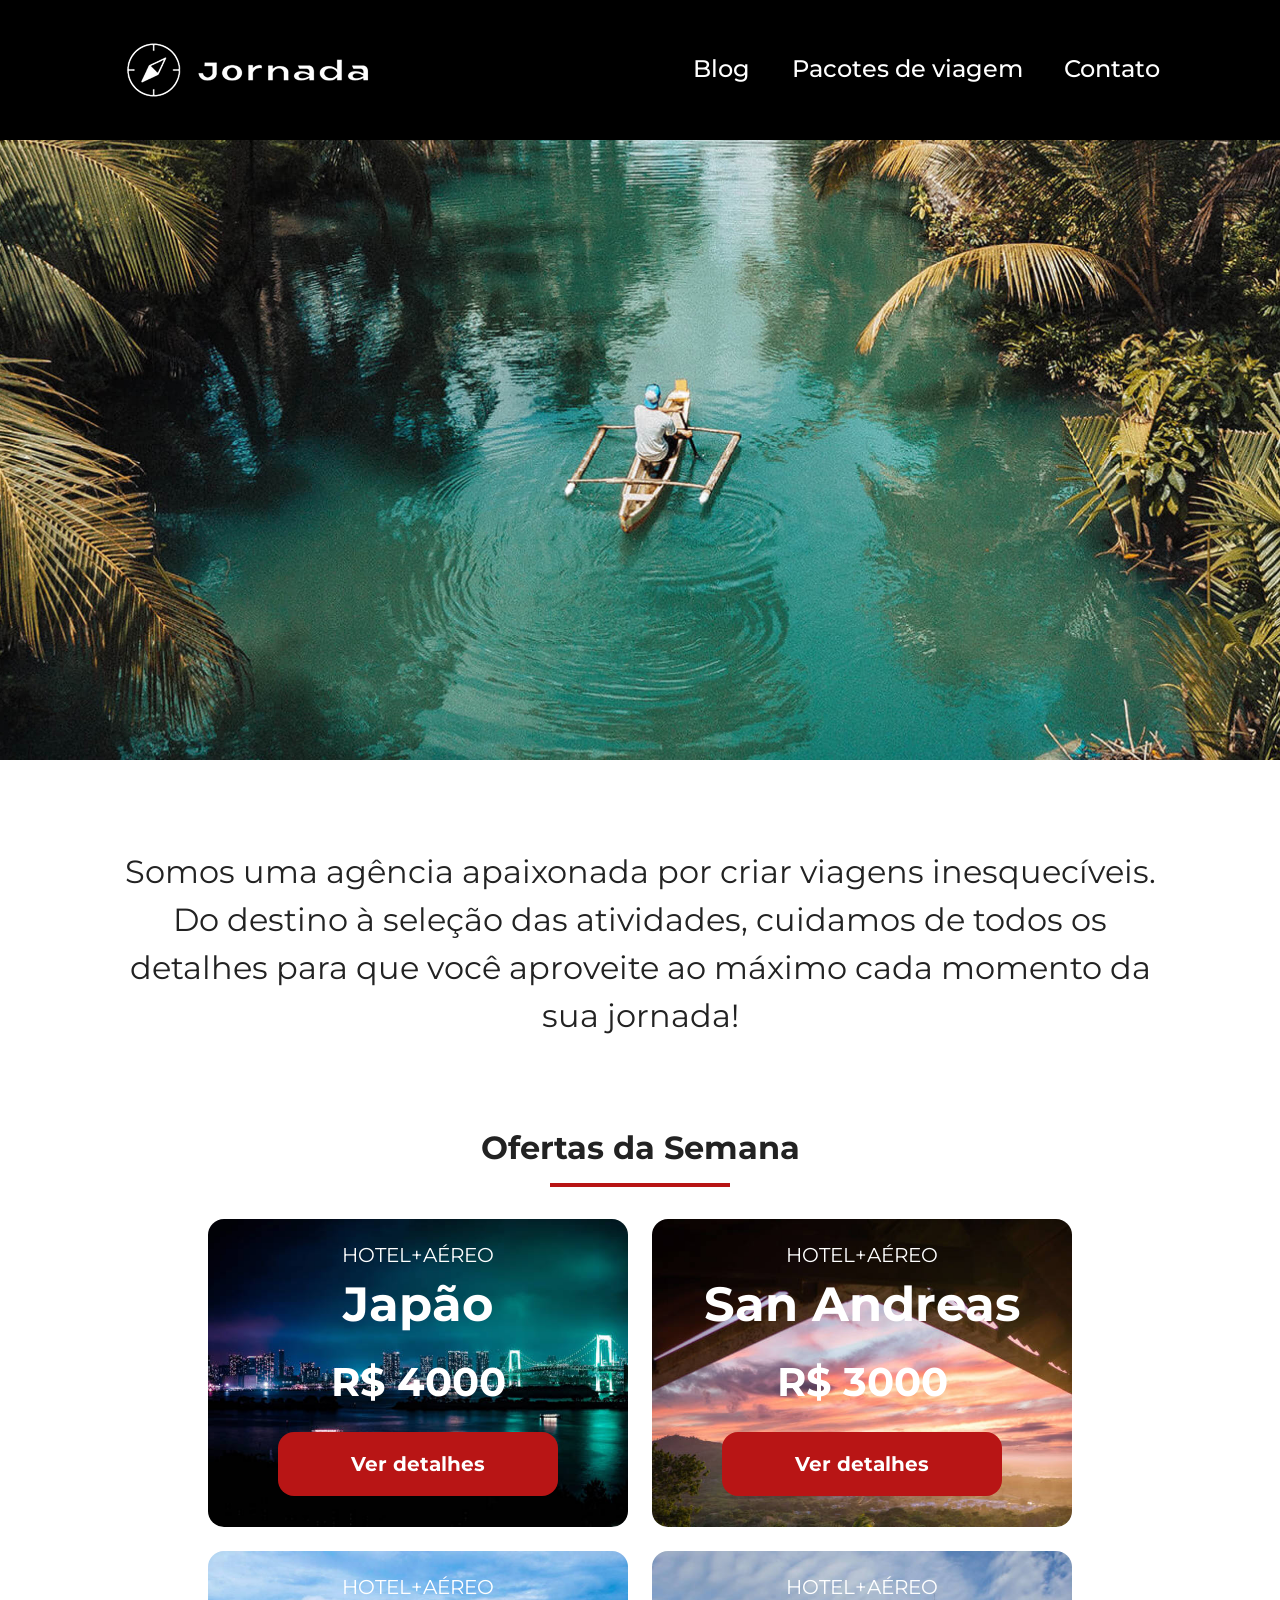
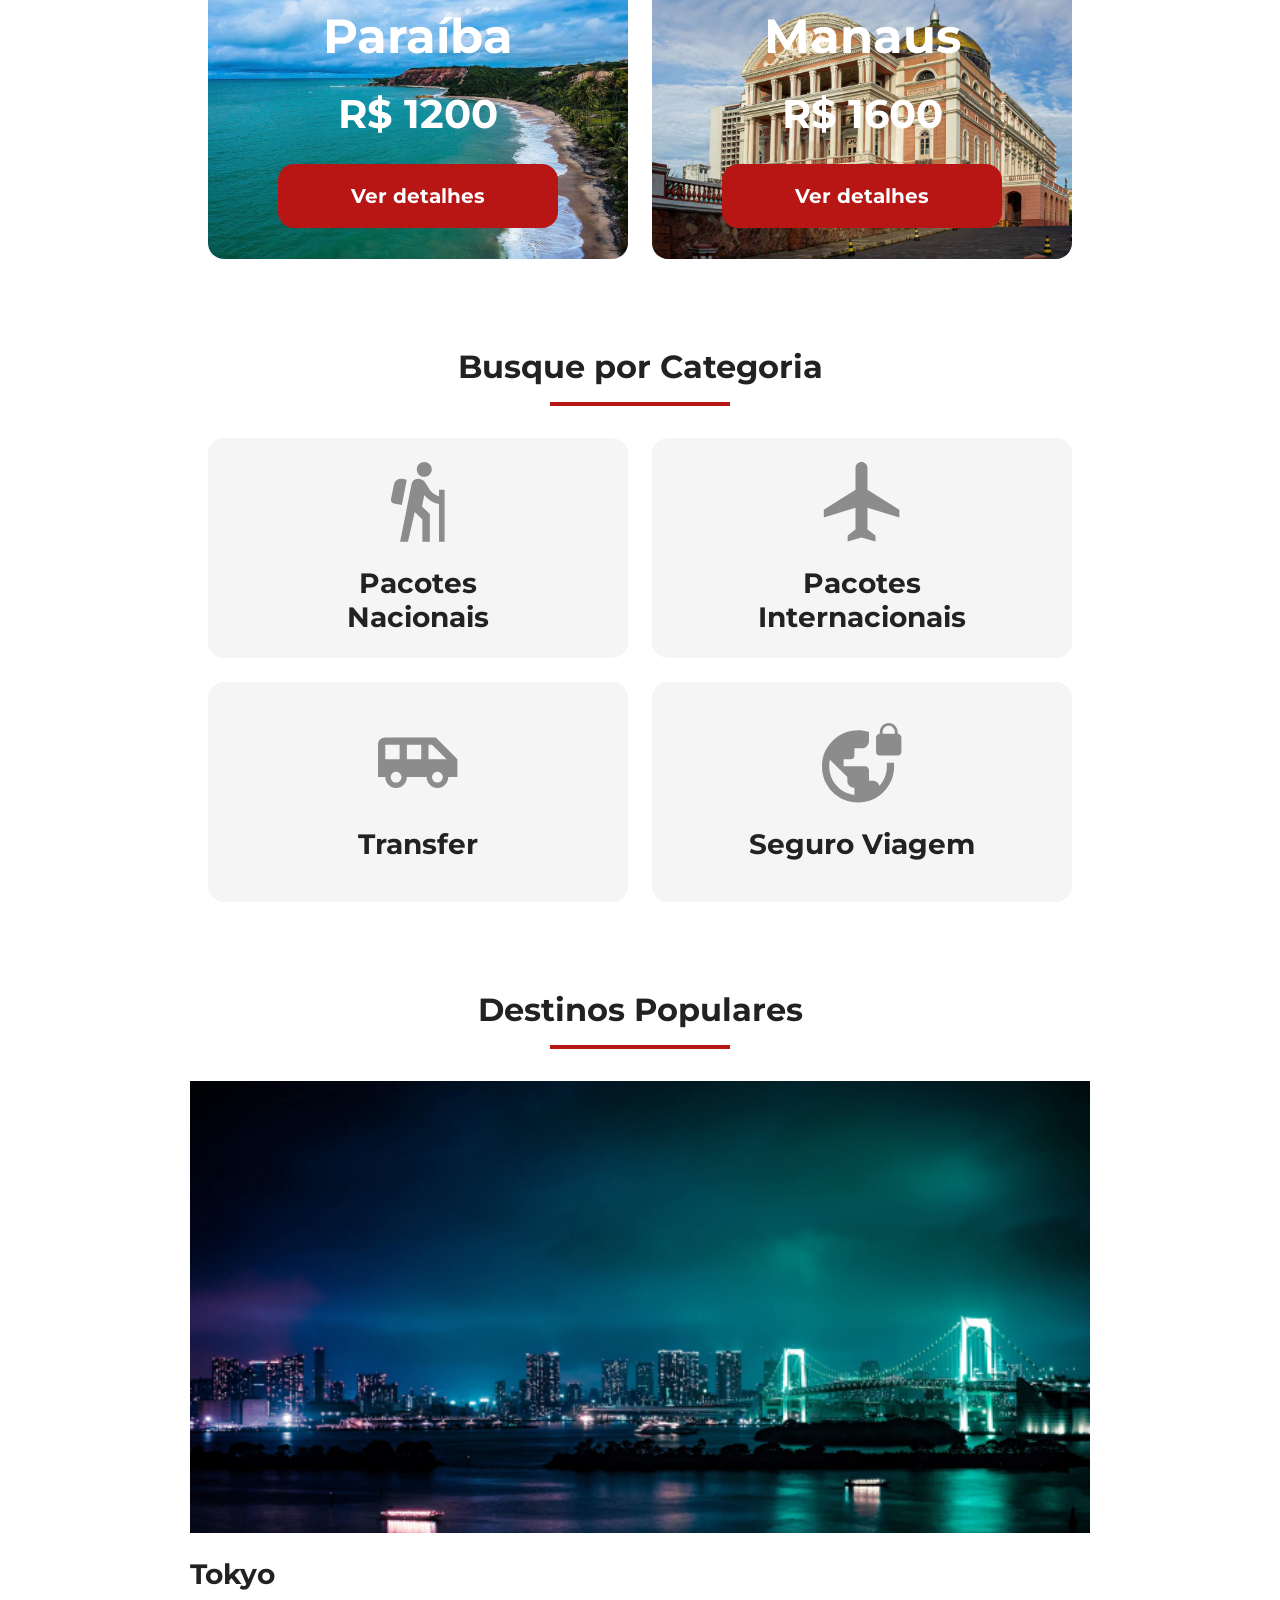
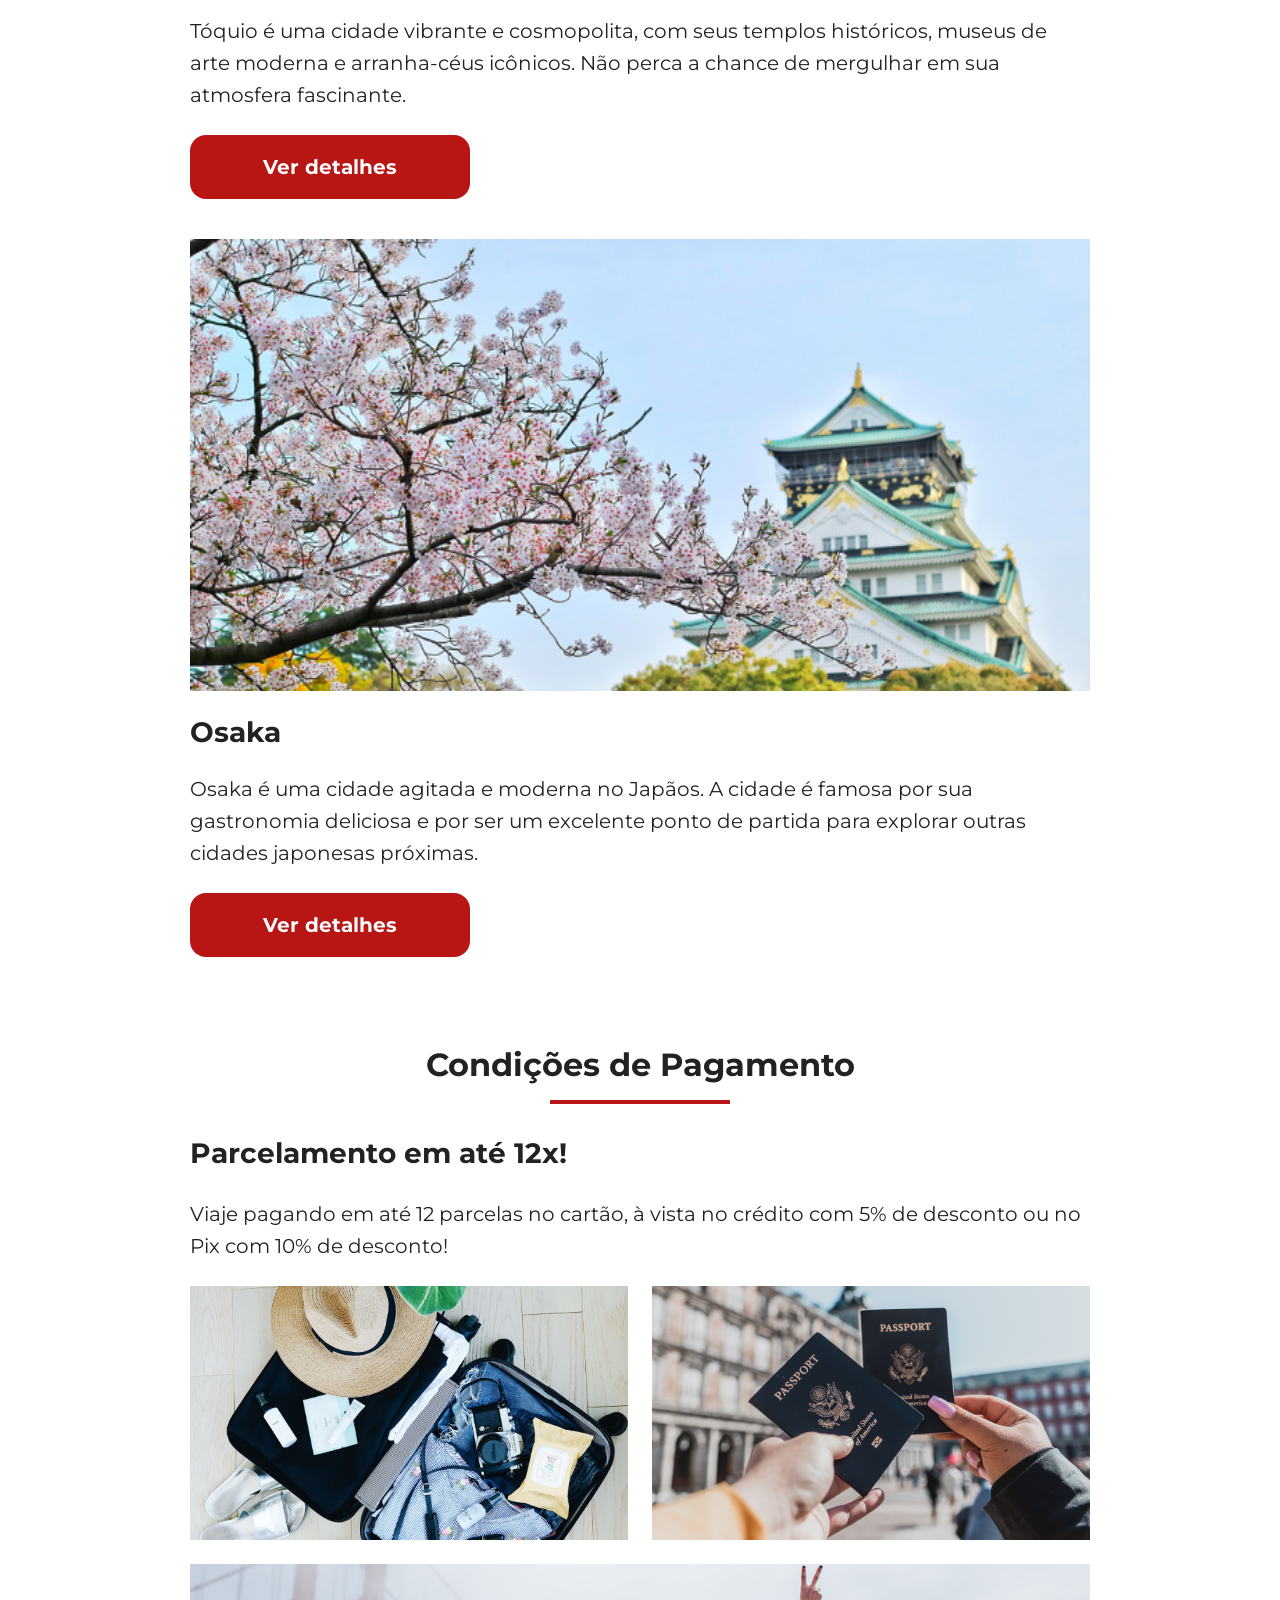
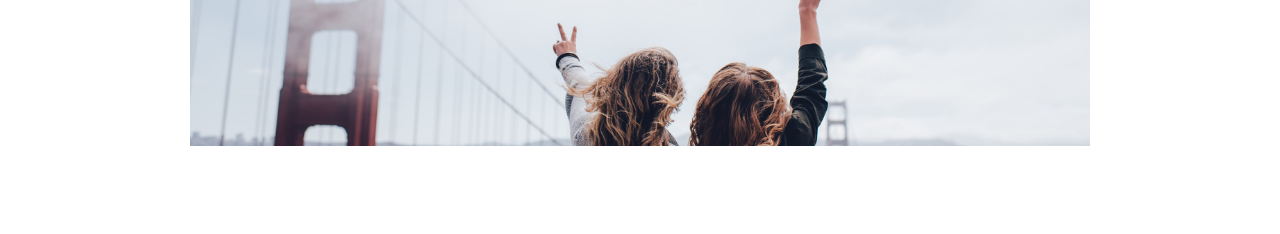
==== index.html @ ca7af025 "Cria e estiliza secao payments" ====
<!doctype html>
<html lang="pt-BR">
  <head>
    <meta charset="UTF-8" />
    <meta name="viewport" content="width=device-width, initial-scale=1.0" />
    <link rel="stylesheet" href="css/index.css" />
    <title>Jornada Viagens</title>
  </head>
  <body>
    <header class="main-header">
      <a class="logo" href="index.html" title="voltar para a página inicial">
        <img
          class="img-mobile"
          src="img/bussola-jornada-branco.png"
          alt="Bússola do logo Jornada Viagens na cor branca"
        />
        <img
          class="img-desktop"
          src="img/bussola-texto-jornada-branco.png"
          alt="Bússola do logo Jornada Viagens na cor branca"
        />
      </a>
      <div class="navigation-menu">
        <label for="menu">
          <img src="img/menu.png" alt="menu" />
        </label>
        <input type="checkbox" id="menu" hidden />
        <nav>
          <ul class="list-links">
            <li>
              <a href="blog.html" target="_blank" title="Acessar Blog">Blog</a>
            </li>
            <li>
              <a
                href="pacotes.html"
                target="_blank"
                title="Acessar Pacotes de viagem"
              >
                Pacotes de viagem
              </a>
            </li>
            <li>
              <a href="contato.html" target="_blank" title="Acessar Contato">
                Contato
              </a>
            </li>
          </ul>
        </nav>
      </div>
    </header>
    <section class="hero">
      <div class="hero-img"></div>
      <h2>
        Somos uma agência apaixonada por criar viagens inesquecíveis. Do destino
        à seleção das atividades, cuidamos de todos os detalhes para que você
        aproveite ao máximo cada momento da sua jornada!
      </h2>
    </section>

    <section class="offers">
      <div class="section-title">
        <h2>Ofertas da Semana</h2>
        <hr />
      </div>

      <div class="offers-cards">
        <article class="card japao">
          <header>
            <p>HOTEL+AÉREO</p>
            <h3>
              Japão <br />
              <span>R$ 4000</span>
            </h3>
          </header>
          <footer>
            <a href="#" class="button">Ver detalhes</a>
          </footer>
        </article>

        <article class="card san-andreas">
          <header>
            <p>HOTEL+AÉREO</p>
            <h3>
              San Andreas <br />
              <span>R$ 3000</span>
            </h3>
          </header>
          <footer>
            <a href="#" class="button">Ver detalhes</a>
          </footer>
        </article>

        <article class="card paraiba">
          <header>
            <p>HOTEL+AÉREO</p>
            <h3>
              Paraíba <br />
              <span>R$ 1200</span>
            </h3>
          </header>
          <footer>
            <a href="#" class="button">Ver detalhes</a>
          </footer>
        </article>

        <article class="card manaus">
          <header>
            <p>HOTEL+AÉREO</p>
            <h3>
              Manaus <br />
              <span>R$ 1600</span>
            </h3>
          </header>
          <footer>
            <a href="#" class="button">Ver detalhes</a>
          </footer>
        </article>
      </div>
    </section>

    <section class="categories">
      <div class="section-title">
        <h2>Busque por Categoria</h2>
        <hr />
      </div>

      <div class="categories-cards">
        <a
          class="card"
          href="#"
          target="_blank"
          title="Busque pela categoria Pacotes Nacionais"
        >
          <img
            src="./icons/icon-pacotes-nacionais.svg"
            alt="ícone cinza representando uma pessoa fazendo tracking"
          />
          <h3 class="content-title">
            Pacotes <br />
            Nacionais
          </h3>
        </a>

        <a
          class="card"
          href="#"
          target="_blank"
          title="Busque pela categoria Pacotes Internacionais"
        >
          <img
            src="./icons/icon-pacotes-internacionais.svg"
            alt="ícone cinza representando um avião"
          />
          <h3 class="content-title">
            Pacotes <br />
            Internacionais
          </h3>
        </a>

        <a
          class="card"
          href="#"
          target="_blank"
          title="Busque pela categoria Transfer"
        >
          <img
            src="./icons/icon-transfer.svg"
            alt="ícone cinza representando um ônibus"
          />
          <h3 class="content-title">Transfer</h3>
        </a>

        <a
          class="card"
          href="#"
          target="_blank"
          title="Busque pela categoria Seguro Viagem"
        >
          <img
            src="./icons/icon-seguro-viagem.svg"
            alt="ícone cinza representando o planeta terra com um cadeado"
          />
          <h3 class="content-title">Seguro Viagem</h3>
        </a>
      </div>
    </section>

    <section class="destinations">
      <div class="section-title">
        <h2>Destinos Populares</h2>
        <hr />
      </div>

      <div class="destination-items">
        <article class="item tokyo">
          <header>
            <div class="img-item"></div>
            <h4 class="content-title">Tokyo</h4>
          </header>
          <p class="content-text">
            Tóquio é uma cidade vibrante e cosmopolita, com seus templos
            históricos, museus de arte moderna e arranha-céus icônicos. Não
            perca a chance de mergulhar em sua atmosfera fascinante.
          </p>
          <footer>
            <a
              href="#"
              class="button"
              target="_blank"
              title="Veja mais detalhes do destino Tokyo"
              >Ver detalhes</a
            >
          </footer>
        </article>

        <article class="item osaka">
          <header>
            <div class="img-item"></div>
            <h4 class="content-title">Osaka</h4>
          </header>
          <p class="content-text">
            Osaka é uma cidade agitada e moderna no Japãos. A cidade é famosa
            por sua gastronomia deliciosa e por ser um excelente ponto de
            partida para explorar outras cidades japonesas próximas.
          </p>
          <footer>
            <a
              href="#"
              class="button"
              target="_blank"
              title="Veja mais detalhes do destino Osaka"
              >Ver detalhes</a
            >
          </footer>
        </article>
      </div>
    </section>

    <section class="payments">
      <div class="section-title">
        <h2>Condições de Pagamento</h2>
        <hr />
      </div>

      <div class="text-content">
        <h3 class="content-title">Parcelamento em até 12x!</h3>
        <p class="content-text">
          Viaje pagando em até 12 parcelas no cartão, à vista no crédito com 5%
          de desconto ou no Pix com 10% de desconto!
        </p>
      </div>
      <div class="image-content">
        <div class="image bag"></div>
        <div class="image passport"></div>
        <div class="image large people"></div>
      </div>
    </section>
  </body>
</html>
---- css/index.css ----
@import url(global.css);
@import url(header.css);
@import url(hero.css);
@import url(offers.css);
@import url(categories.css);
@import url(destinations.css);
@import url(payments.css);
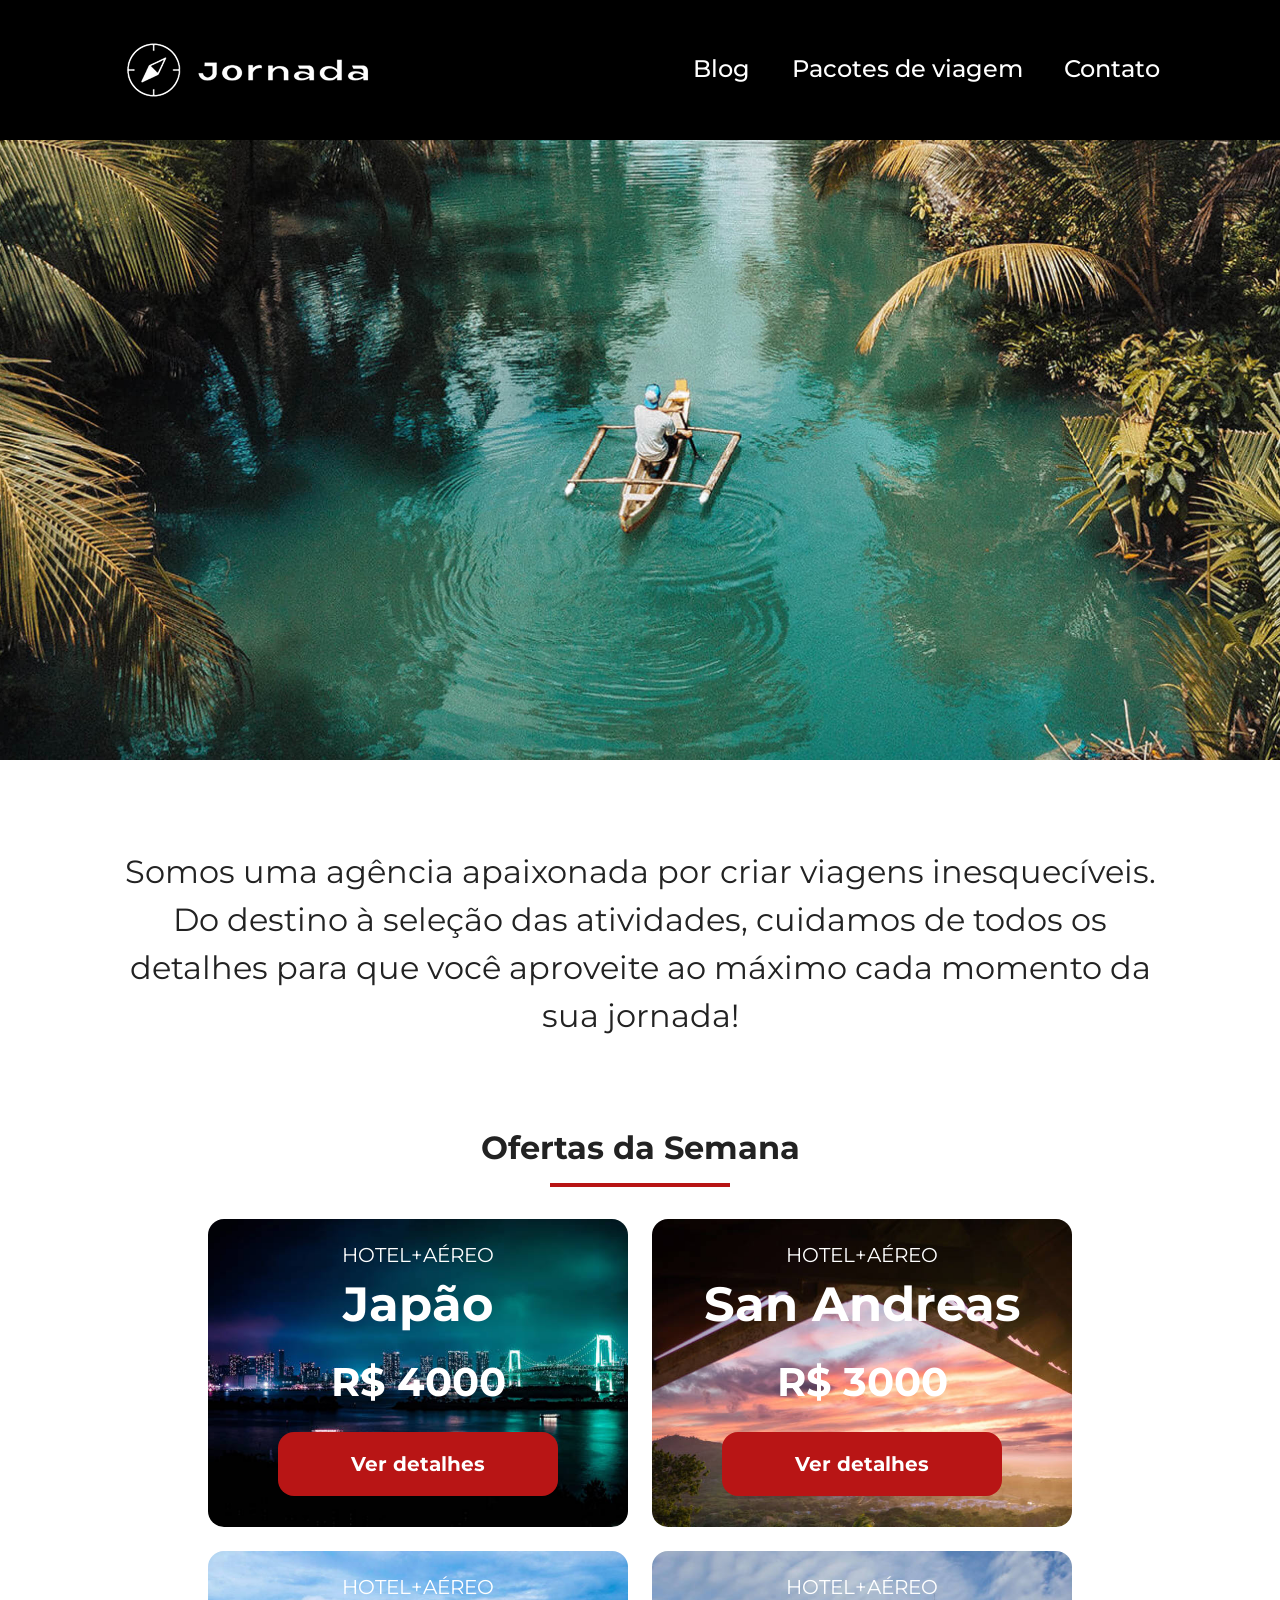
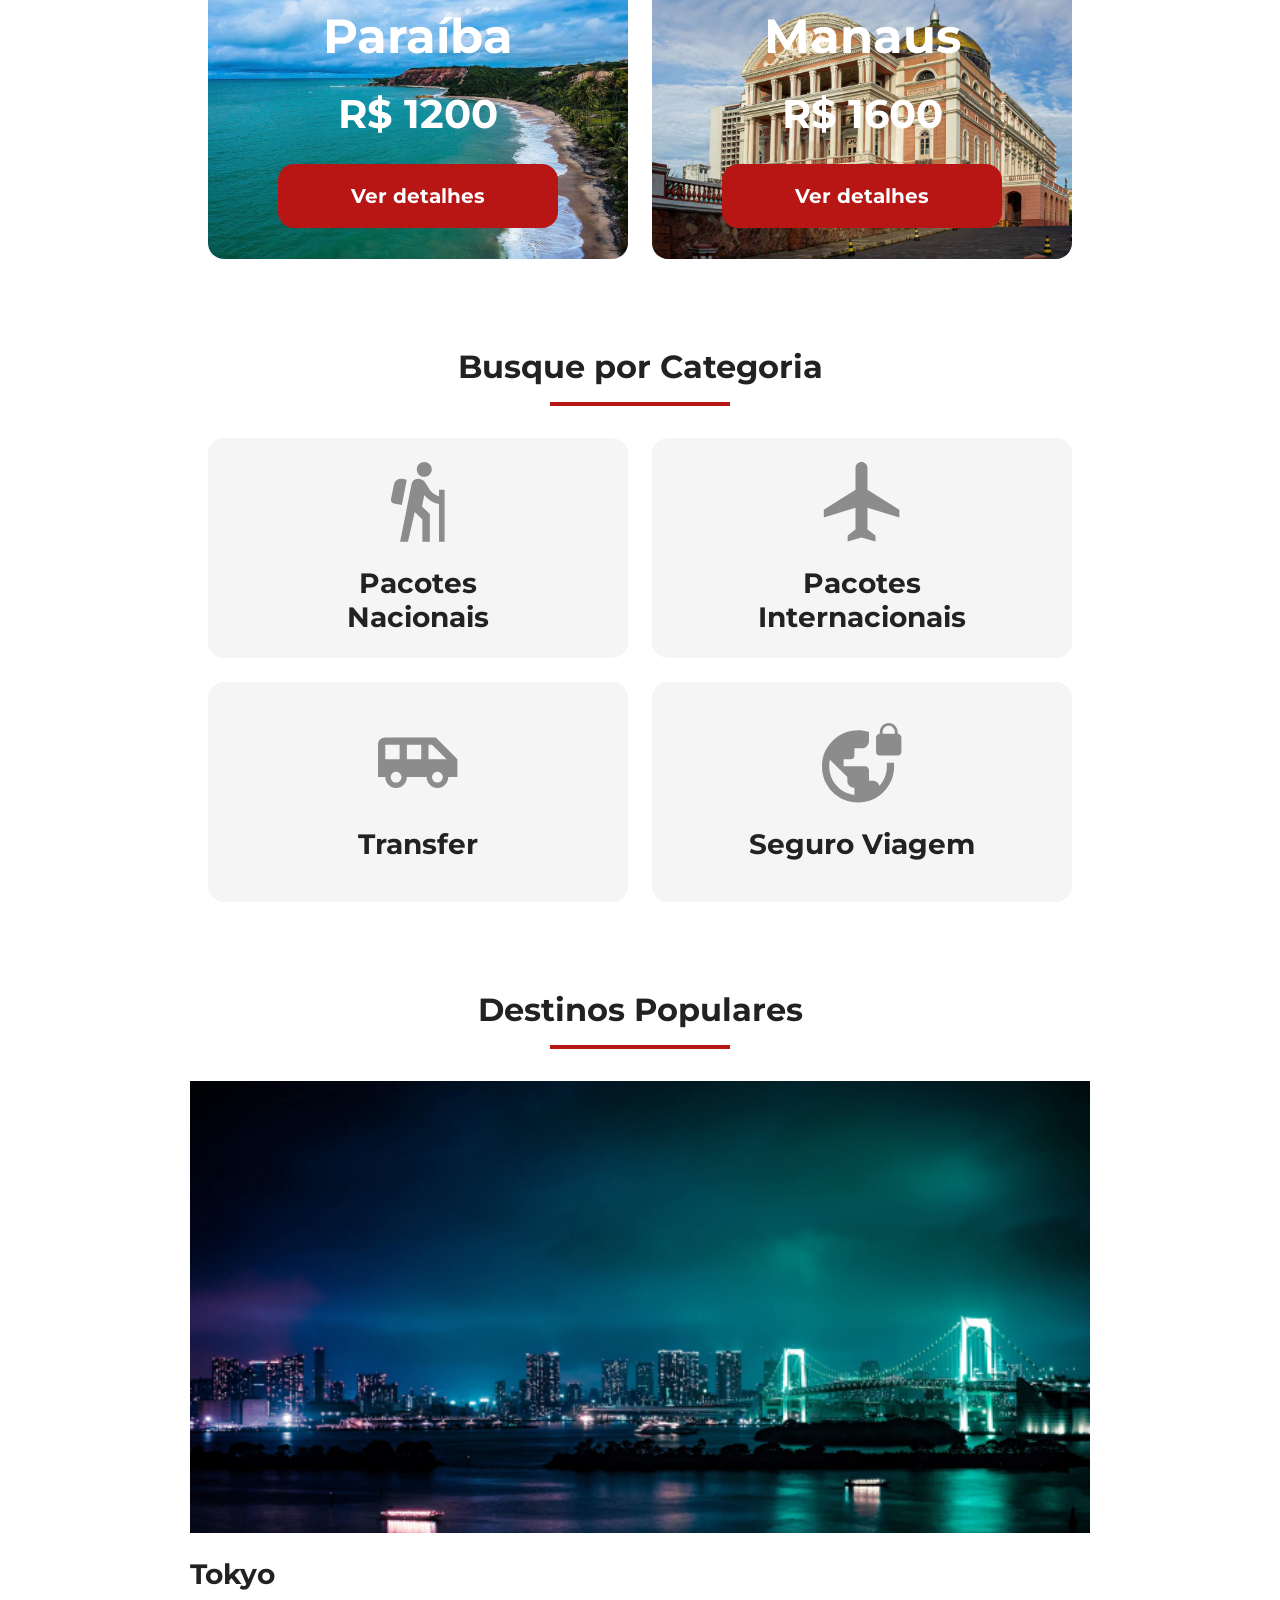
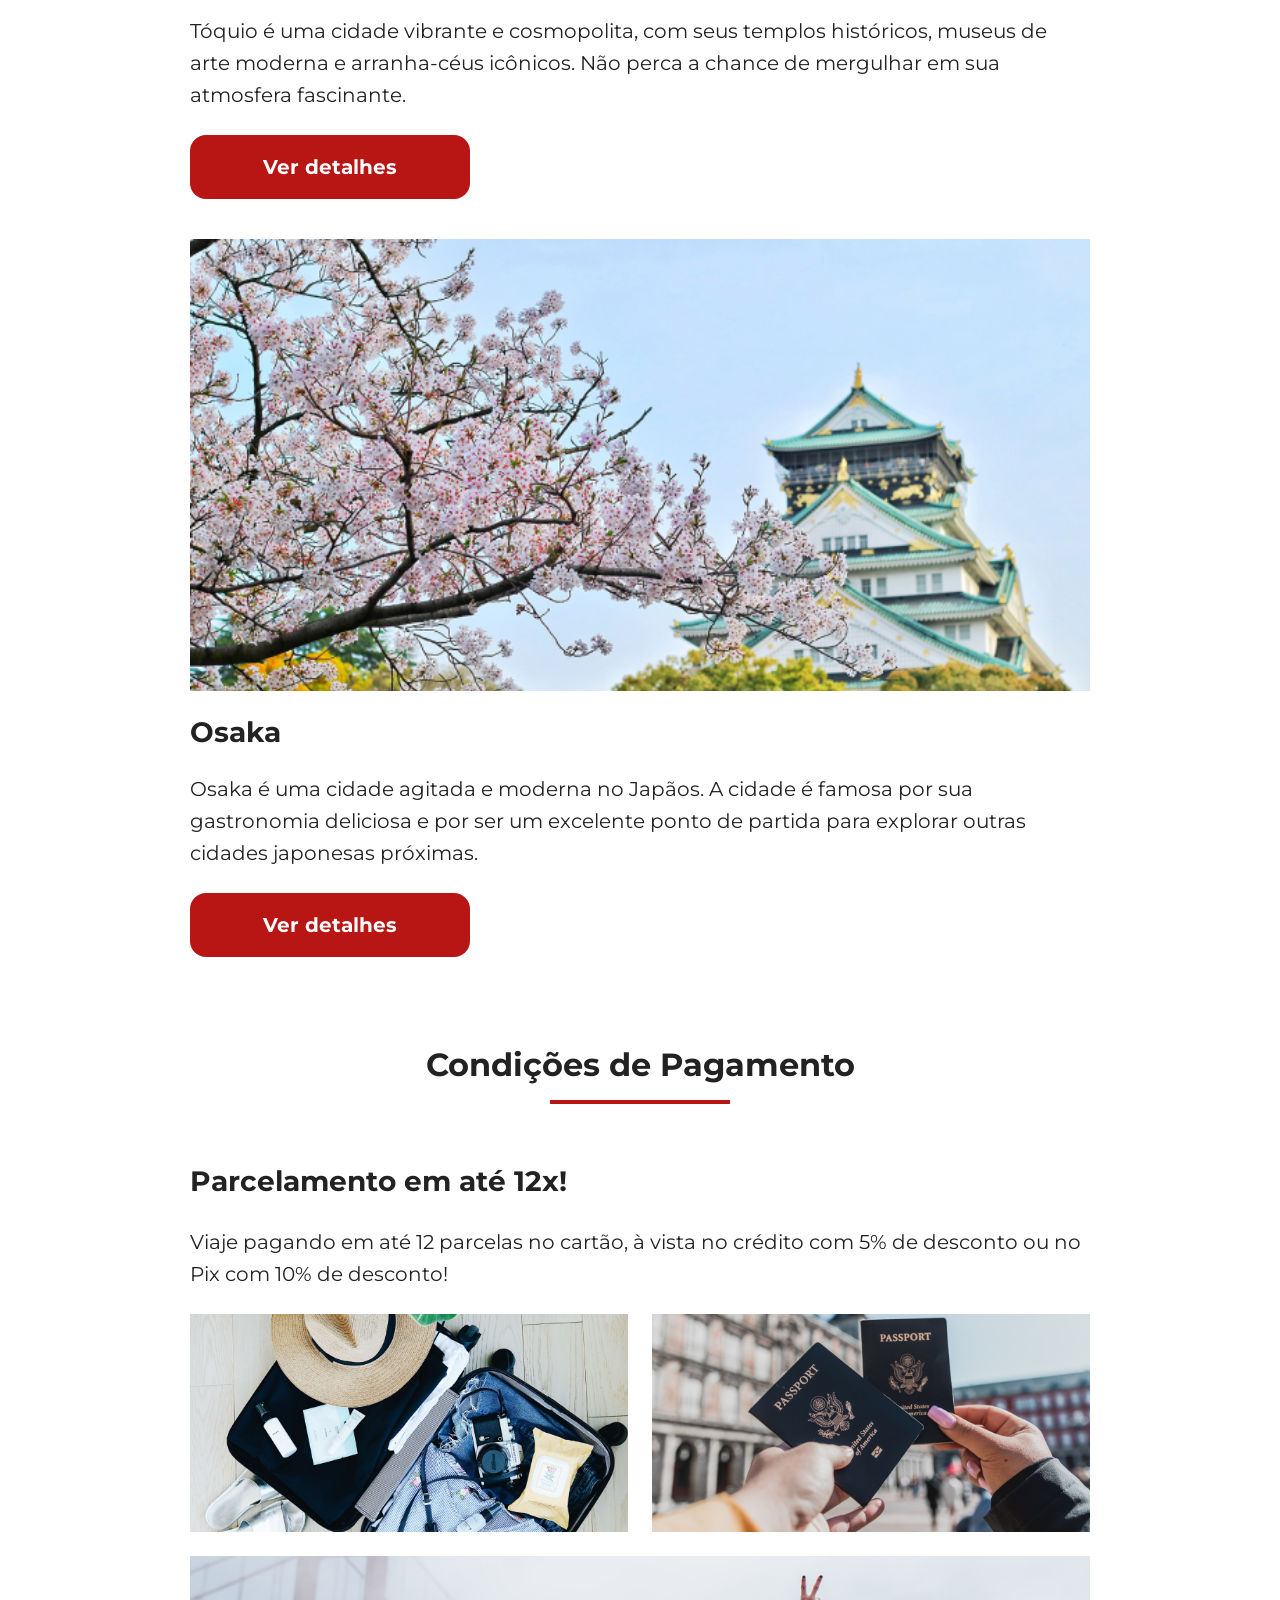
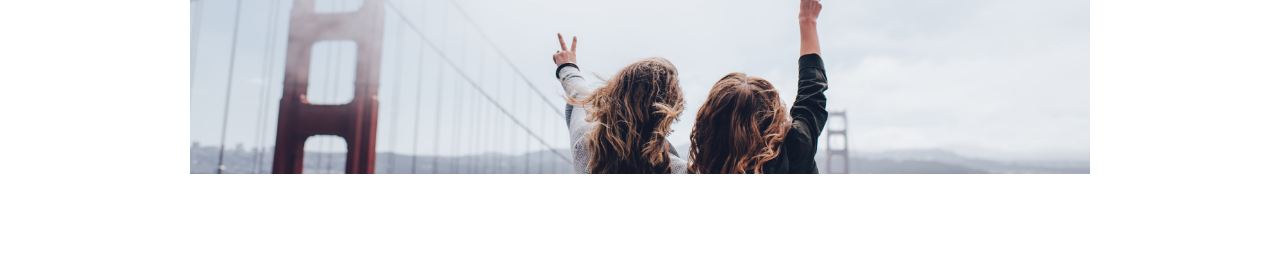
==== commit 6e24f4c3: "Corrige codigo de payments" ====
--- a/index.html
+++ b/index.html
@@ -242,17 +242,19 @@
         <hr />
       </div>
 
-      <div class="text-content">
-        <h3 class="content-title">Parcelamento em até 12x!</h3>
-        <p class="content-text">
-          Viaje pagando em até 12 parcelas no cartão, à vista no crédito com 5%
-          de desconto ou no Pix com 10% de desconto!
-        </p>
-      </div>
-      <div class="image-content">
-        <div class="image bag"></div>
-        <div class="image passport"></div>
-        <div class="image large people"></div>
+      <div class="content-container">
+        <div class="text-content">
+          <h3 class="content-title">Parcelamento em até 12x!</h3>
+          <p class="content-text">
+            Viaje pagando em até 12 parcelas no cartão, à vista no crédito com
+            5% de desconto ou no Pix com 10% de desconto!
+          </p>
+        </div>
+        <div class="image-content">
+          <div class="image bag"></div>
+          <div class="image passport"></div>
+          <div class="image people colspan-2"></div>
+        </div>
       </div>
     </section>
   </body>
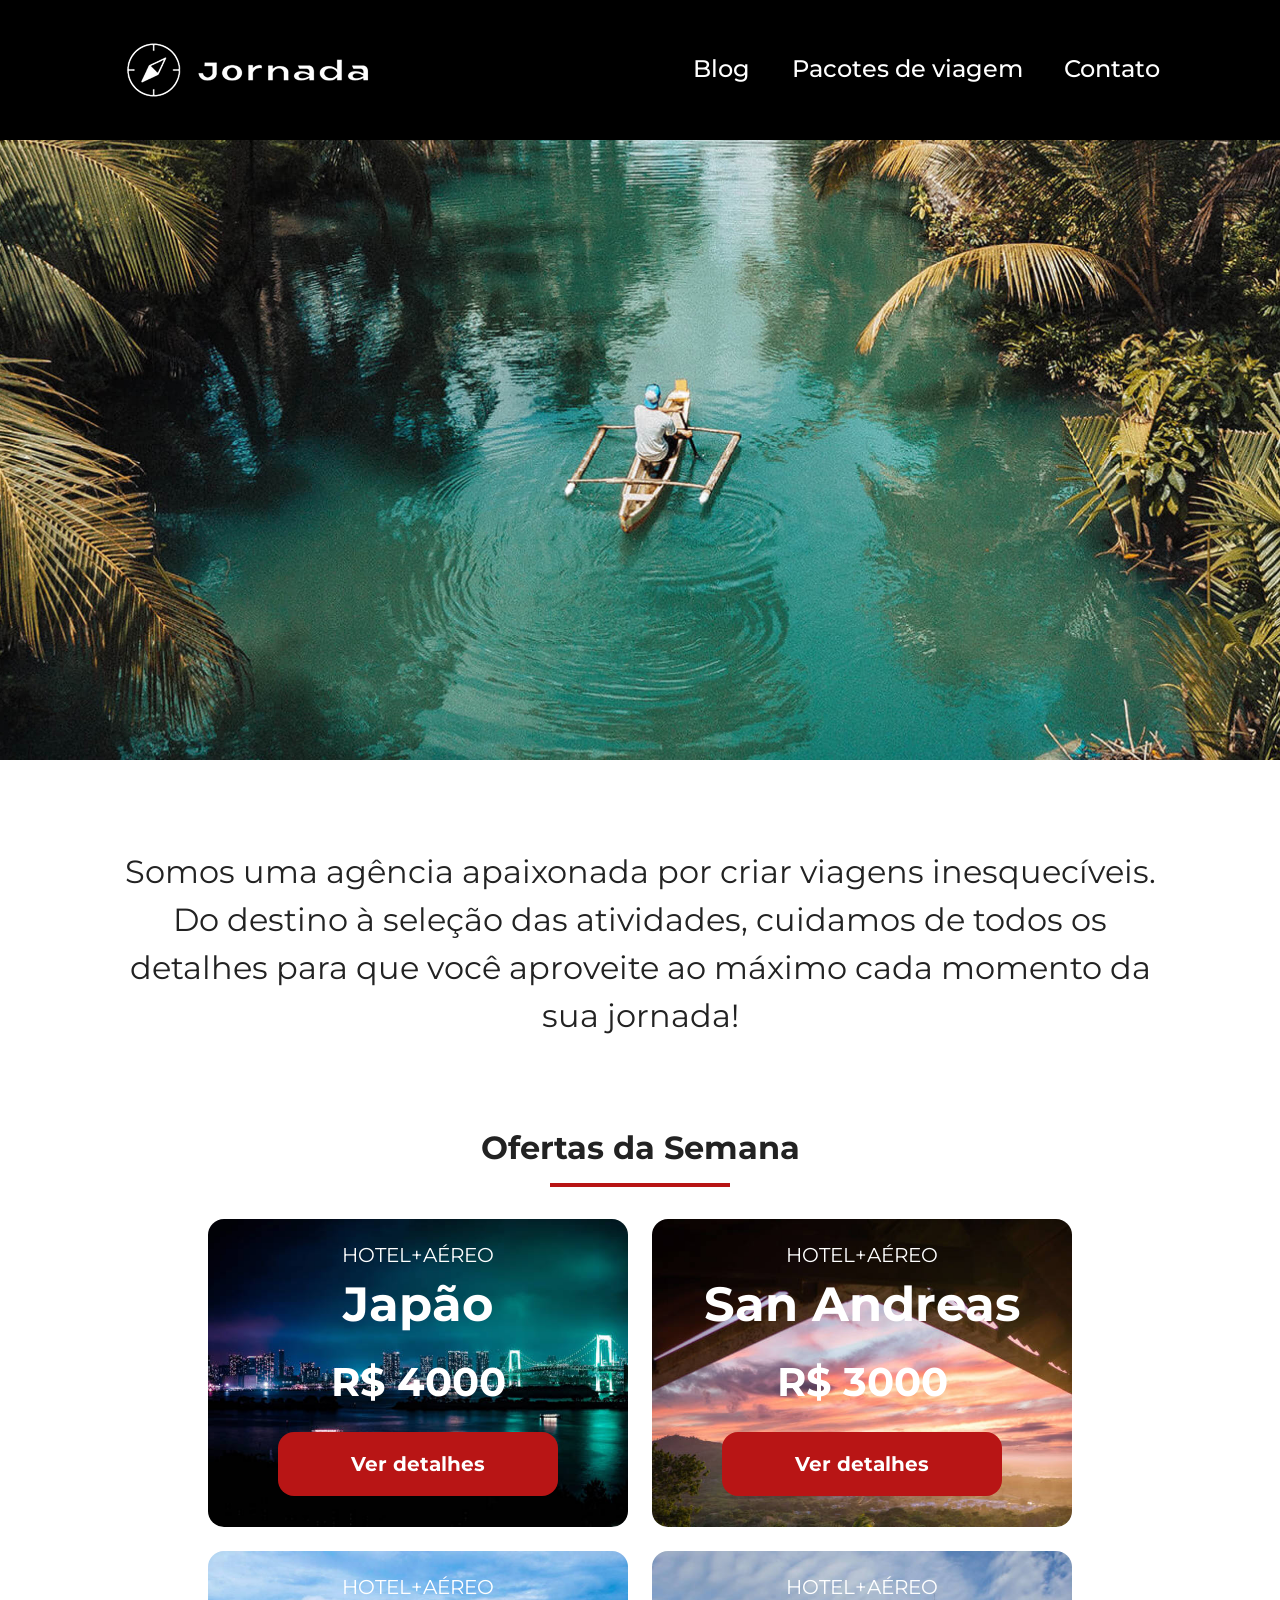
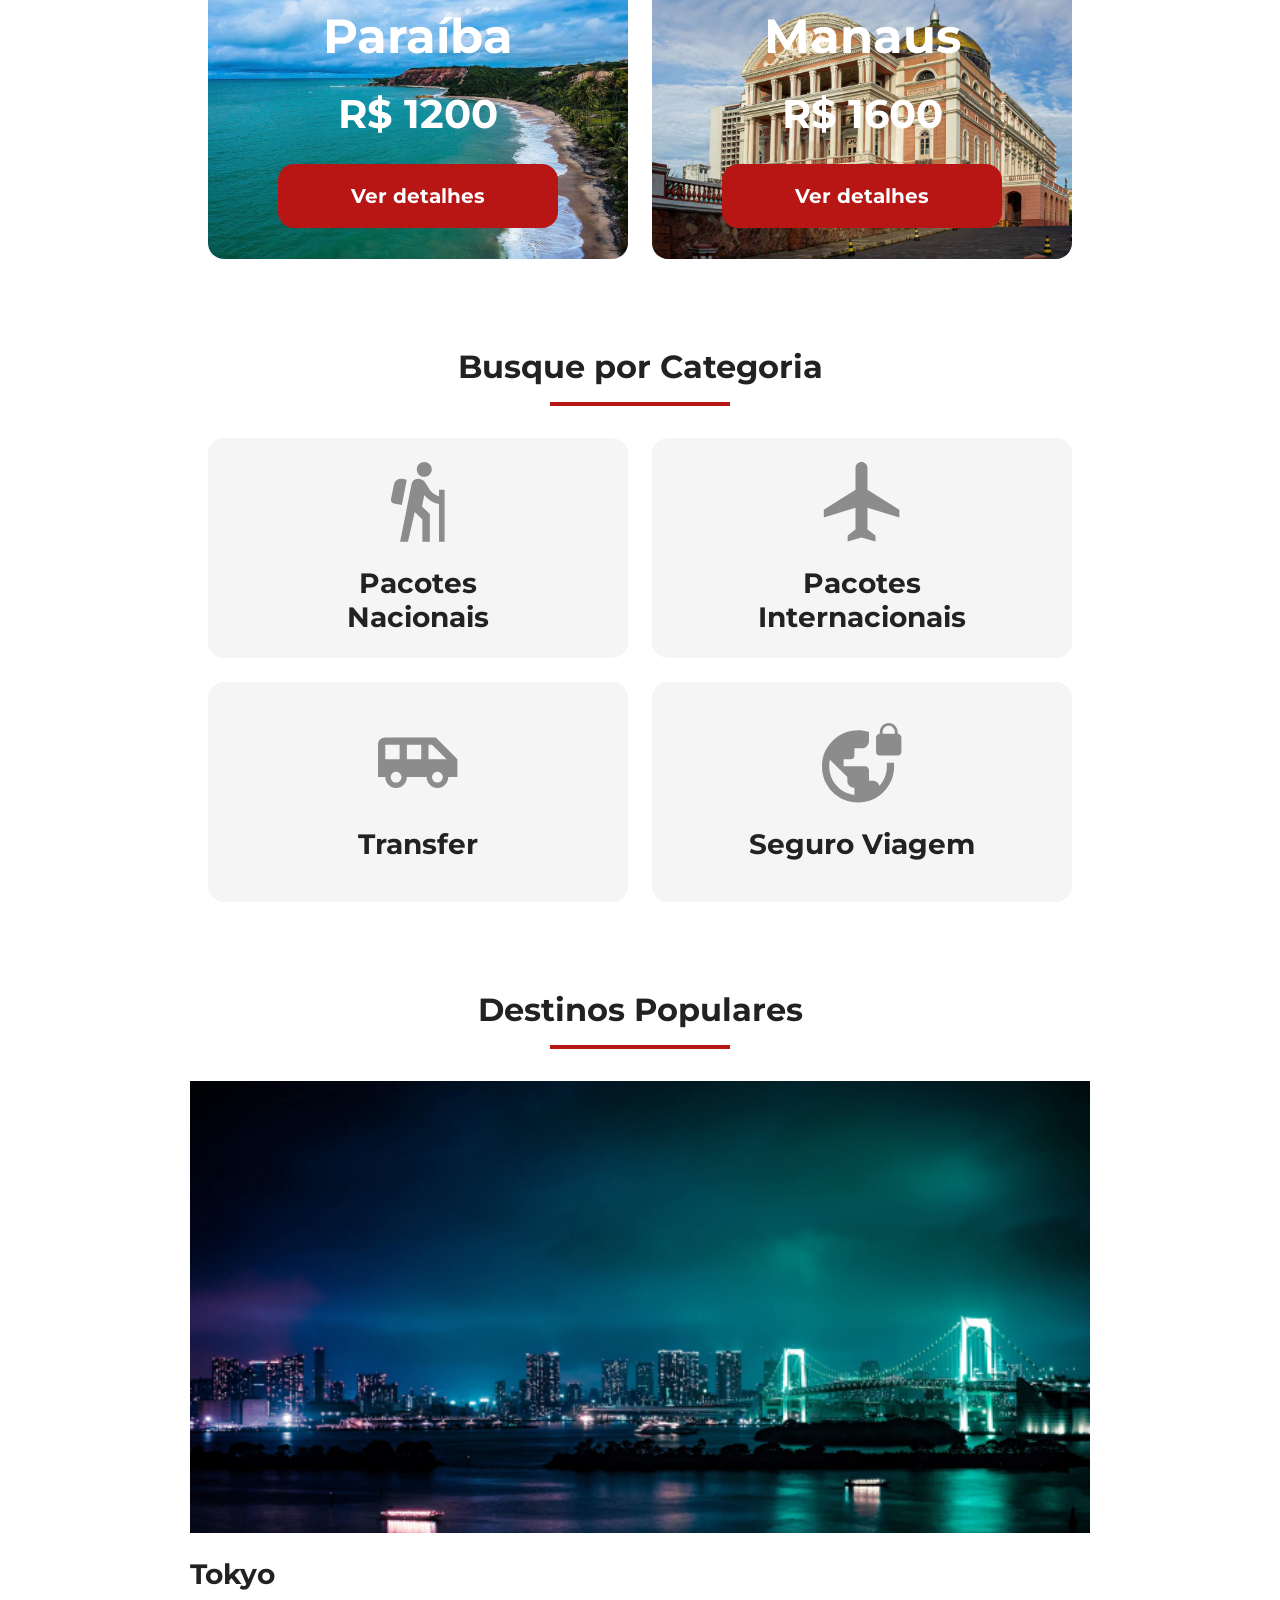
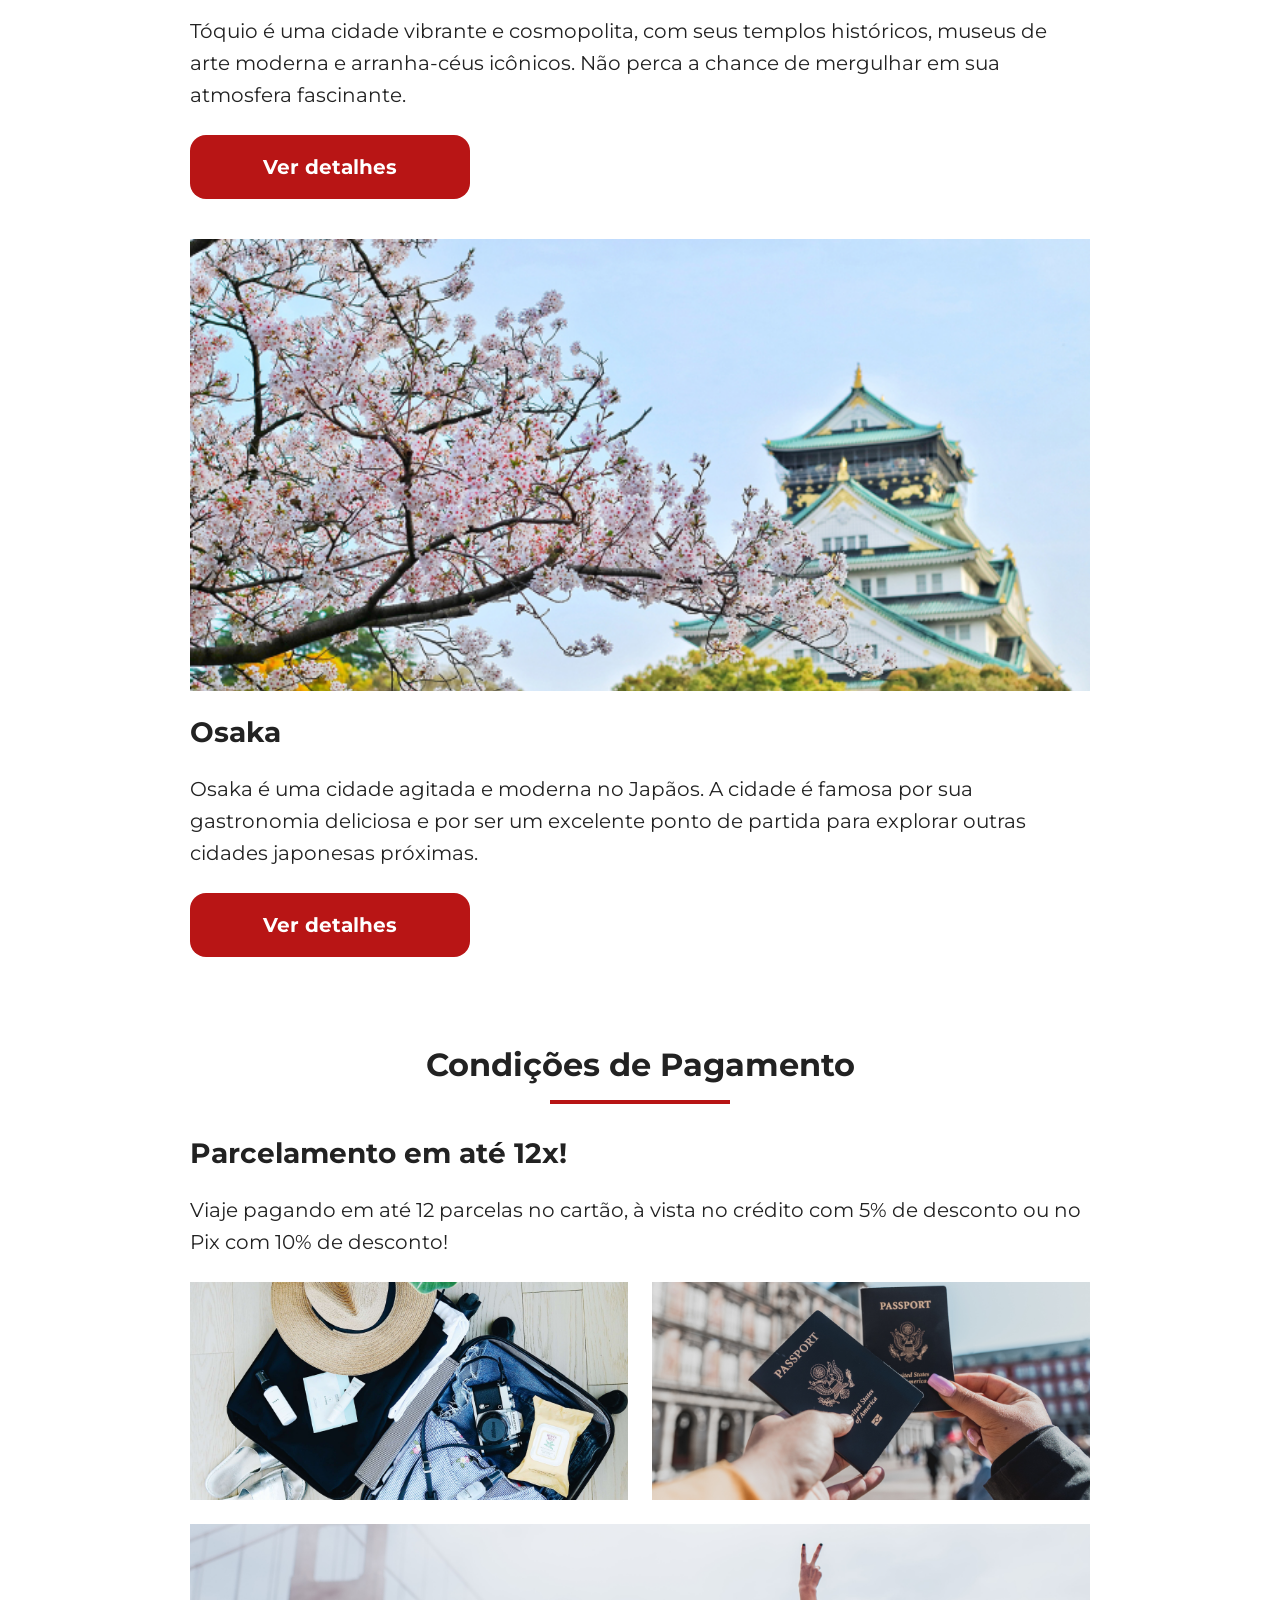
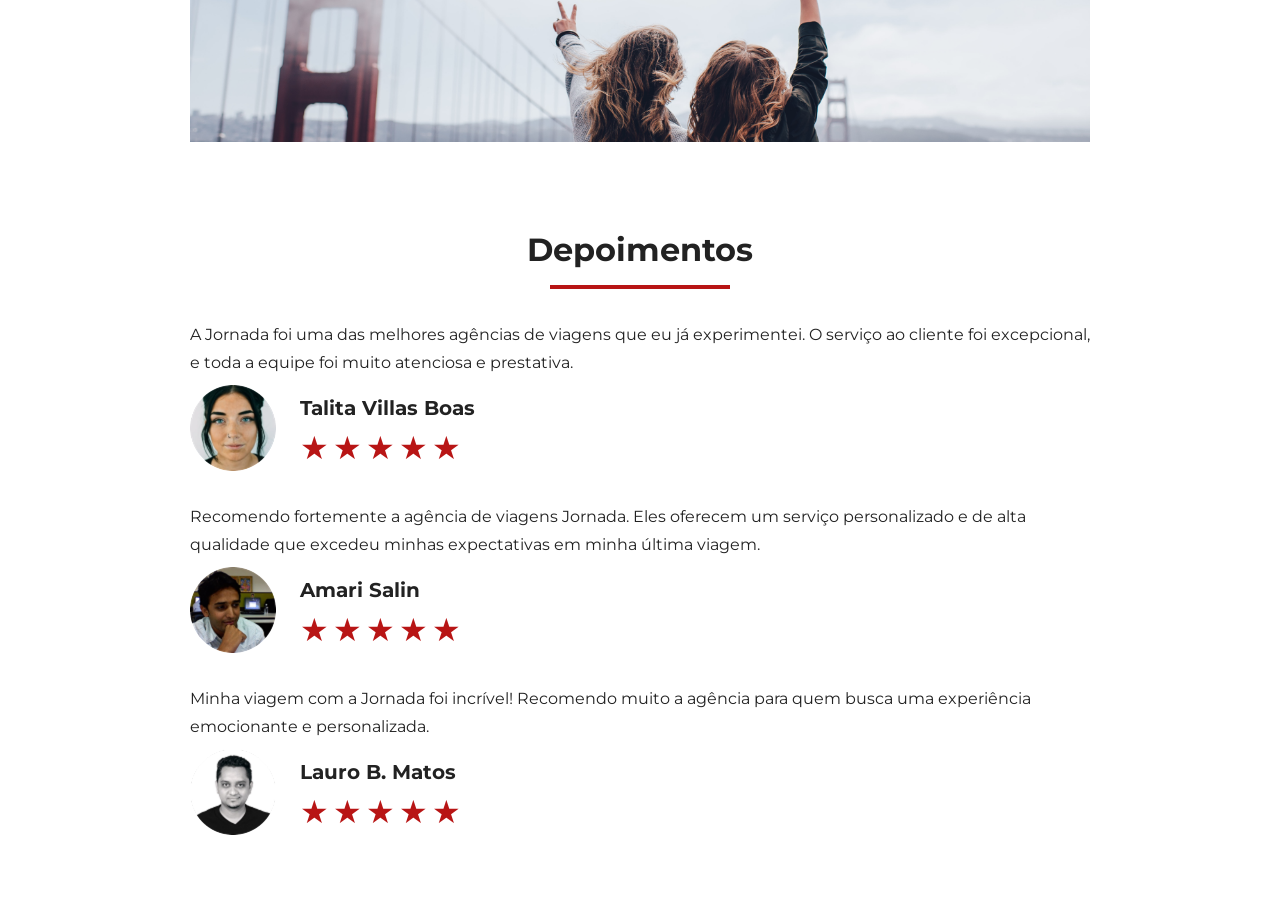
==== commit 20199837: "Finaliza estilos do mobile" ====
--- a/index.html
+++ b/index.html
@@ -257,5 +257,89 @@
         </div>
       </div>
     </section>
+
+    <section class="testimonials">
+      <div class="section-title">
+        <h2>Depoimentos</h2>
+        <hr />
+      </div>
+
+      <div class="testimonials-container">
+        <article>
+          <header>
+            <p>
+              A Jornada foi uma das melhores agências de viagens que eu já
+              experimentei. O serviço ao cliente foi excepcional, e toda a
+              equipe foi muito atenciosa e prestativa.
+            </p>
+          </header>
+          <footer>
+            <img
+              src="img/avatar-talita.png"
+              alt="imagem de perfil da cliente Talita Villas Boas"
+            />
+            <div class="profile-content">
+              <h4>Talita Villas Boas</h4>
+              <div class="rating">
+                <span class="star">★</span>
+                <span class="star">★</span>
+                <span class="star">★</span>
+                <span class="star">★</span>
+                <span class="star">★</span>
+              </div>
+            </div>
+          </footer>
+        </article>
+        <article>
+          <header>
+            <p>
+              Recomendo fortemente a agência de viagens Jornada. Eles oferecem
+              um serviço personalizado e de alta qualidade que excedeu minhas
+              expectativas em minha última viagem.
+            </p>
+          </header>
+          <footer>
+            <img
+              src="img/avatar-amari.png"
+              alt="imagem de perfil do cliente Amari Salin"
+            />
+            <div class="profile-content">
+              <h4>Amari Salin</h4>
+              <div class="rating">
+                <span class="star">★</span>
+                <span class="star">★</span>
+                <span class="star">★</span>
+                <span class="star">★</span>
+                <span class="star">★</span>
+              </div>
+            </div>
+          </footer>
+        </article>
+        <article>
+          <header>
+            <p>
+              Minha viagem com a Jornada foi incrível! Recomendo muito a agência
+              para quem busca uma experiência emocionante e personalizada.
+            </p>
+          </header>
+          <footer>
+            <img
+              src="img/avatar-lauro.png"
+              alt="imagem de perfil do cliente Lauro B. Matos"
+            />
+            <div class="profile-content">
+              <h4>Lauro B. Matos</h4>
+              <div class="rating">
+                <span class="star">★</span>
+                <span class="star">★</span>
+                <span class="star">★</span>
+                <span class="star">★</span>
+                <span class="star">★</span>
+              </div>
+            </div>
+          </footer>
+        </article>
+      </div>
+    </section>
   </body>
 </html>
--- a/css/index.css
+++ b/css/index.css
@@ -5,3 +5,4 @@
 @import url(categories.css);
 @import url(destinations.css);
 @import url(payments.css);
+@import url(testimonials.css);
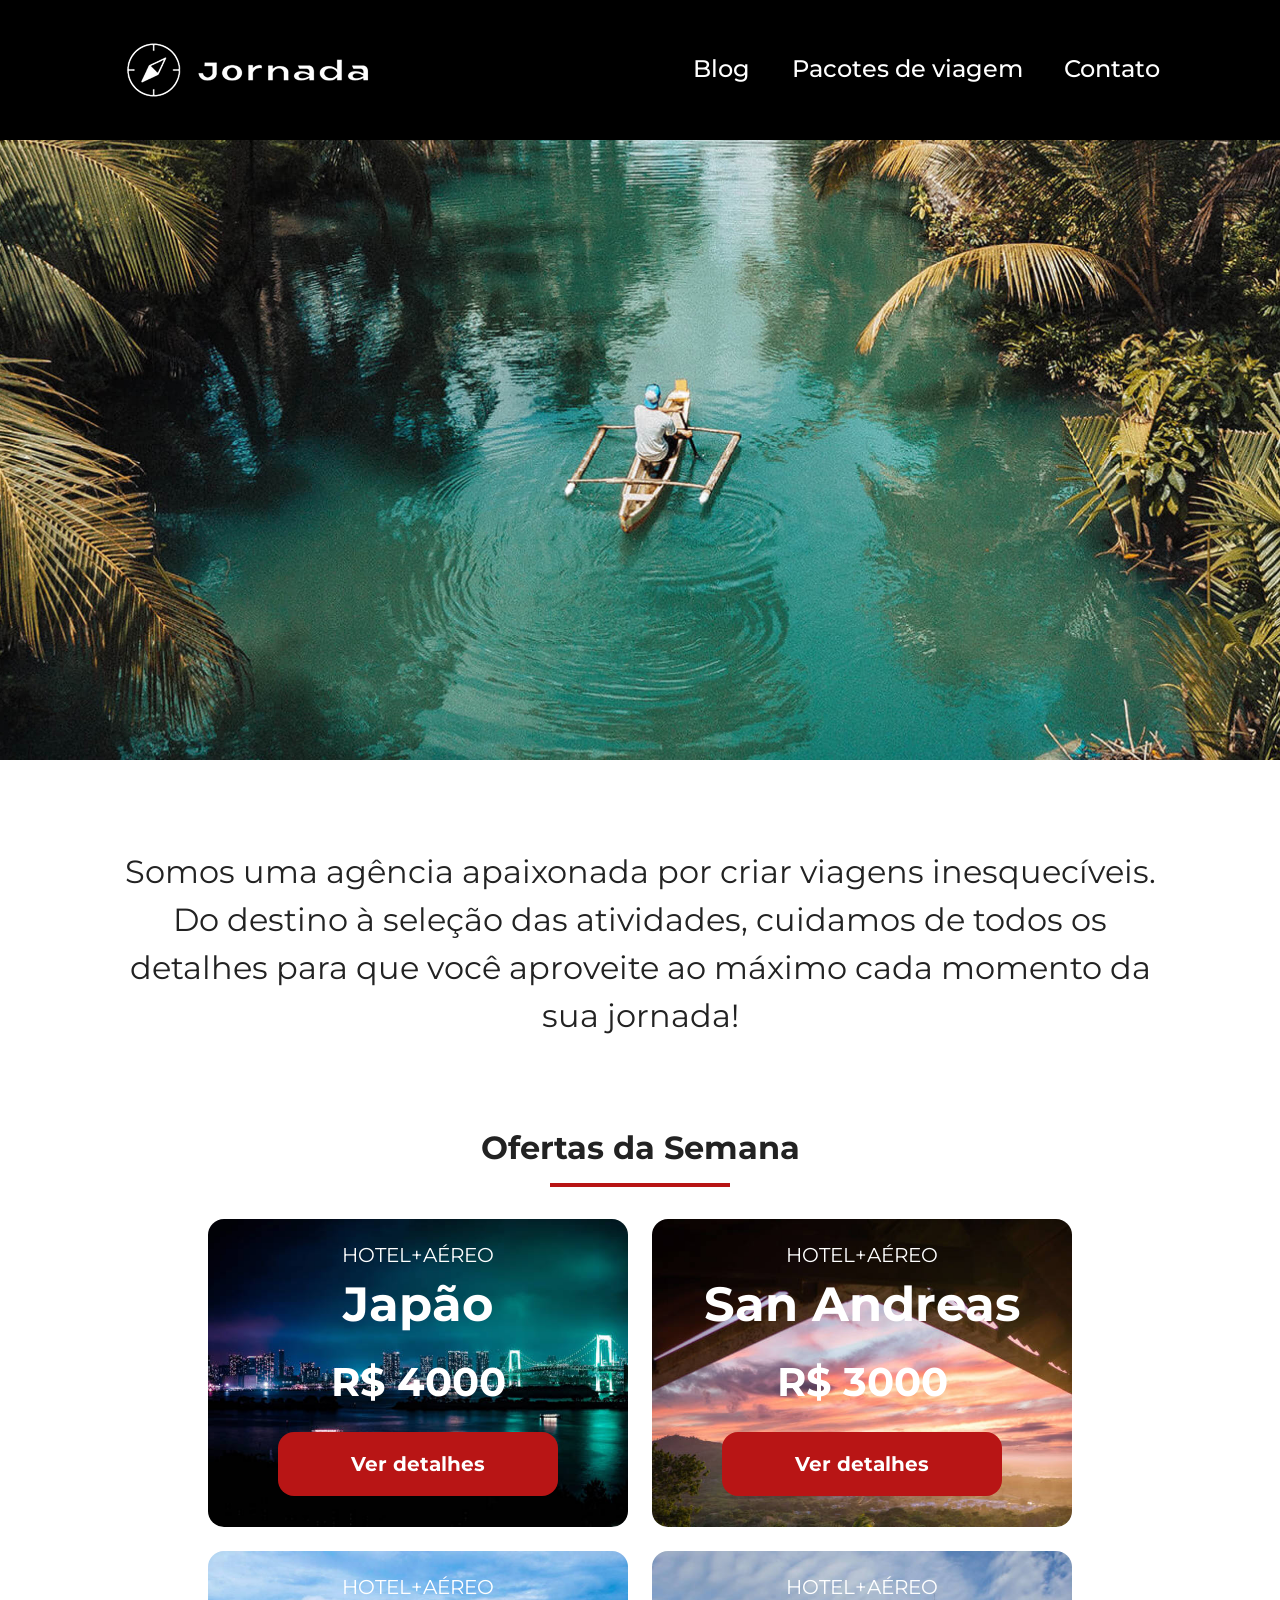
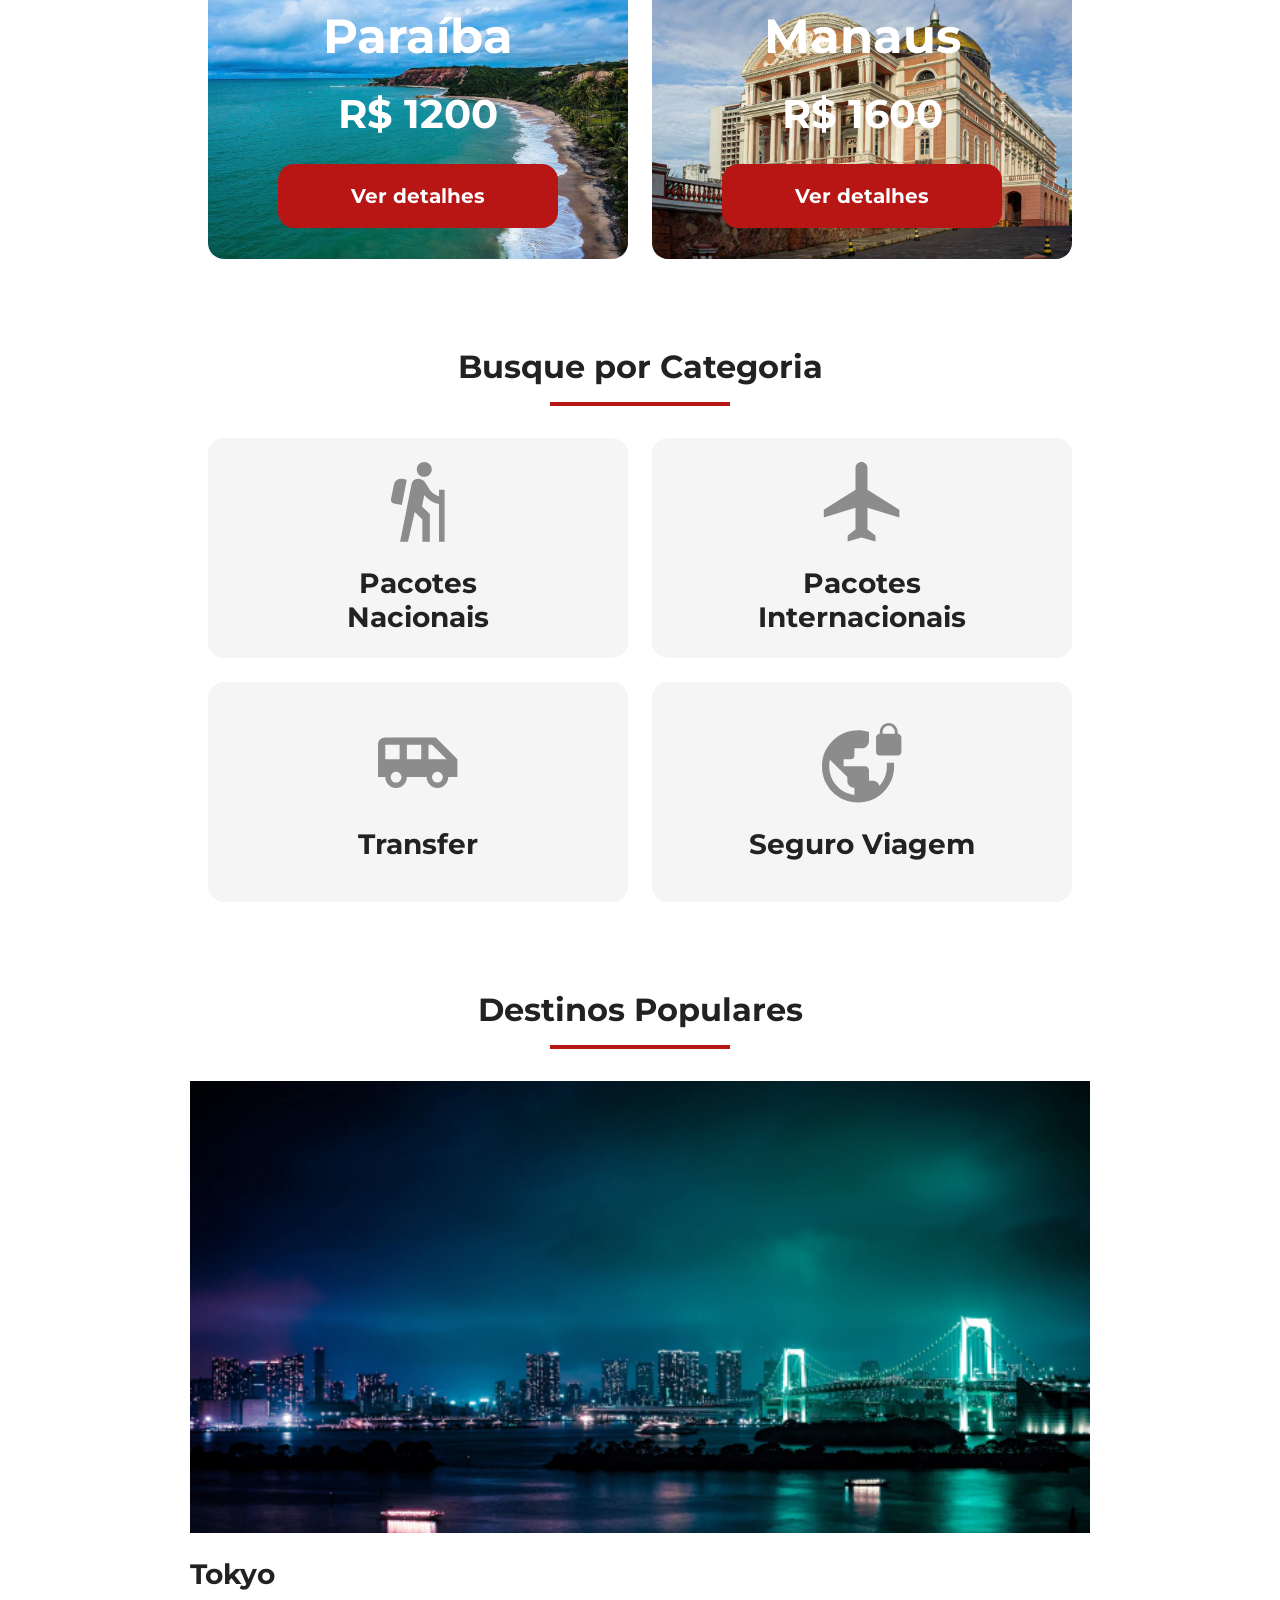
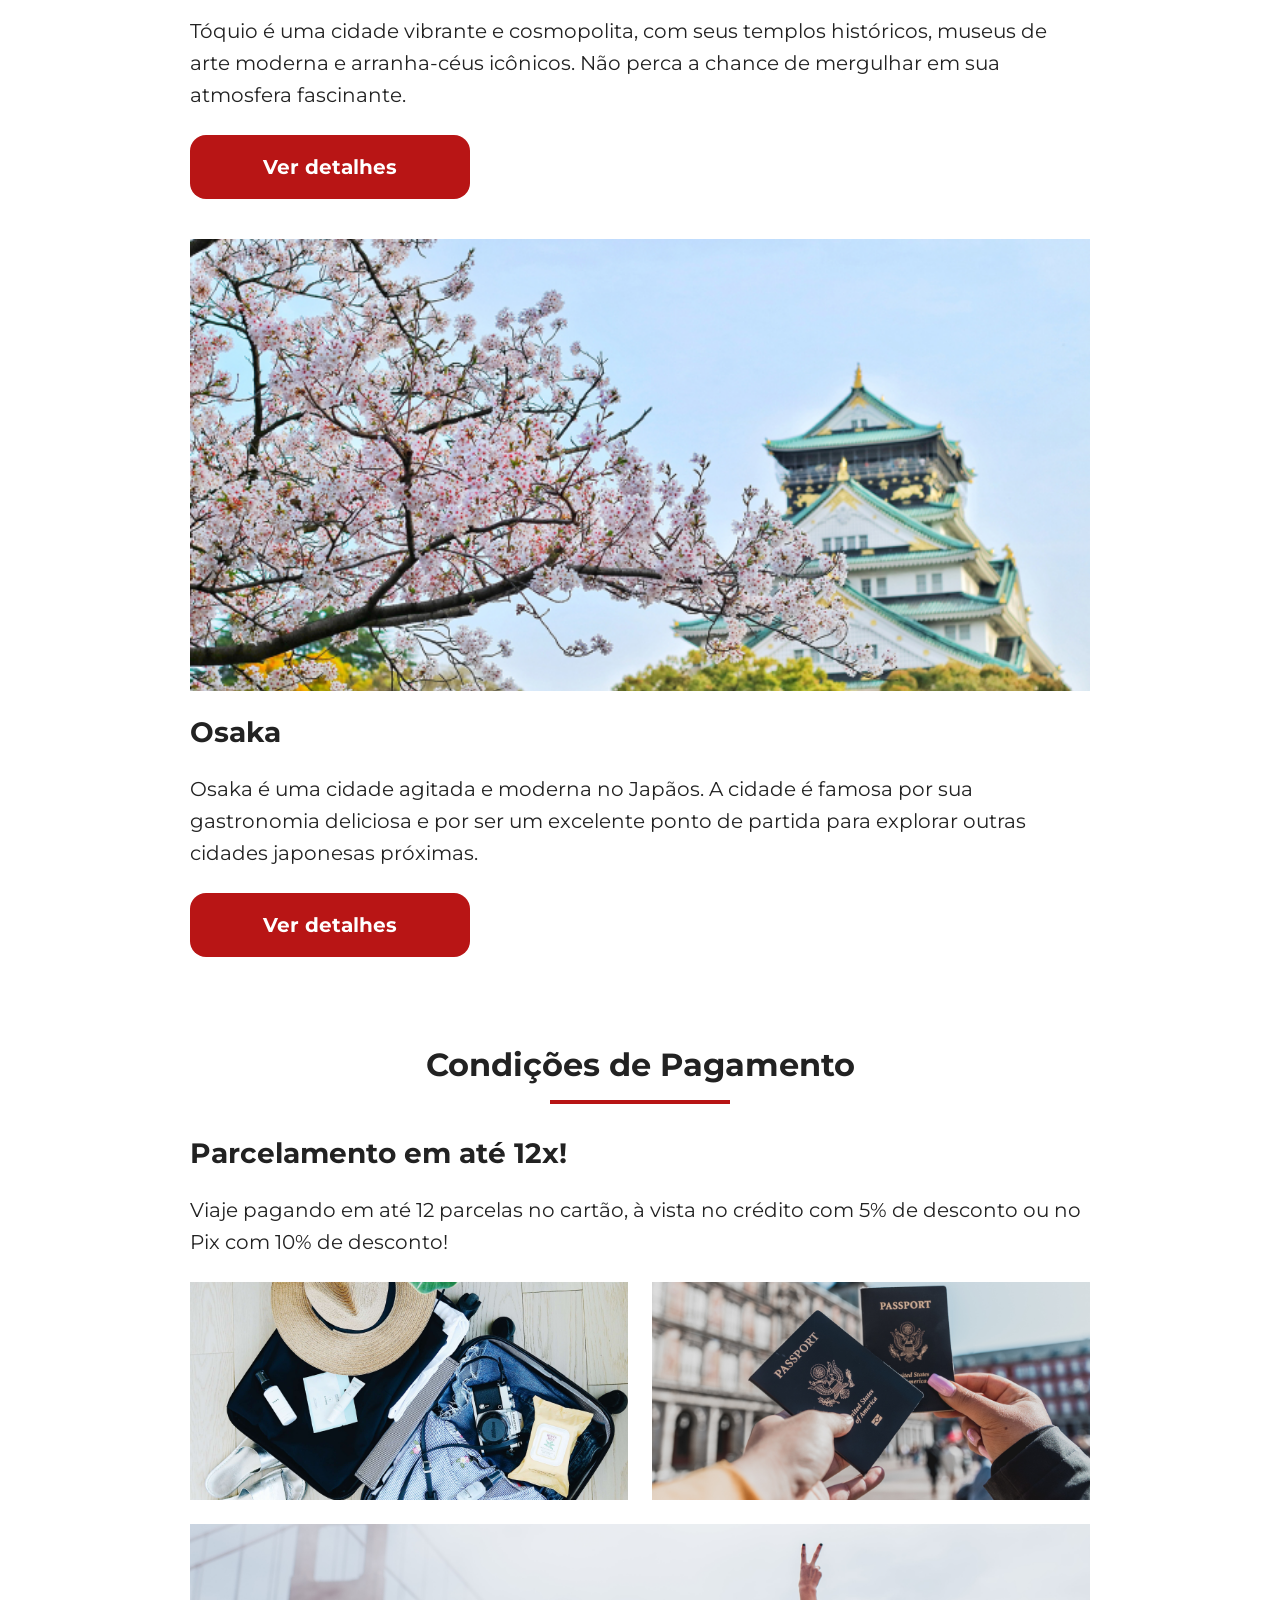
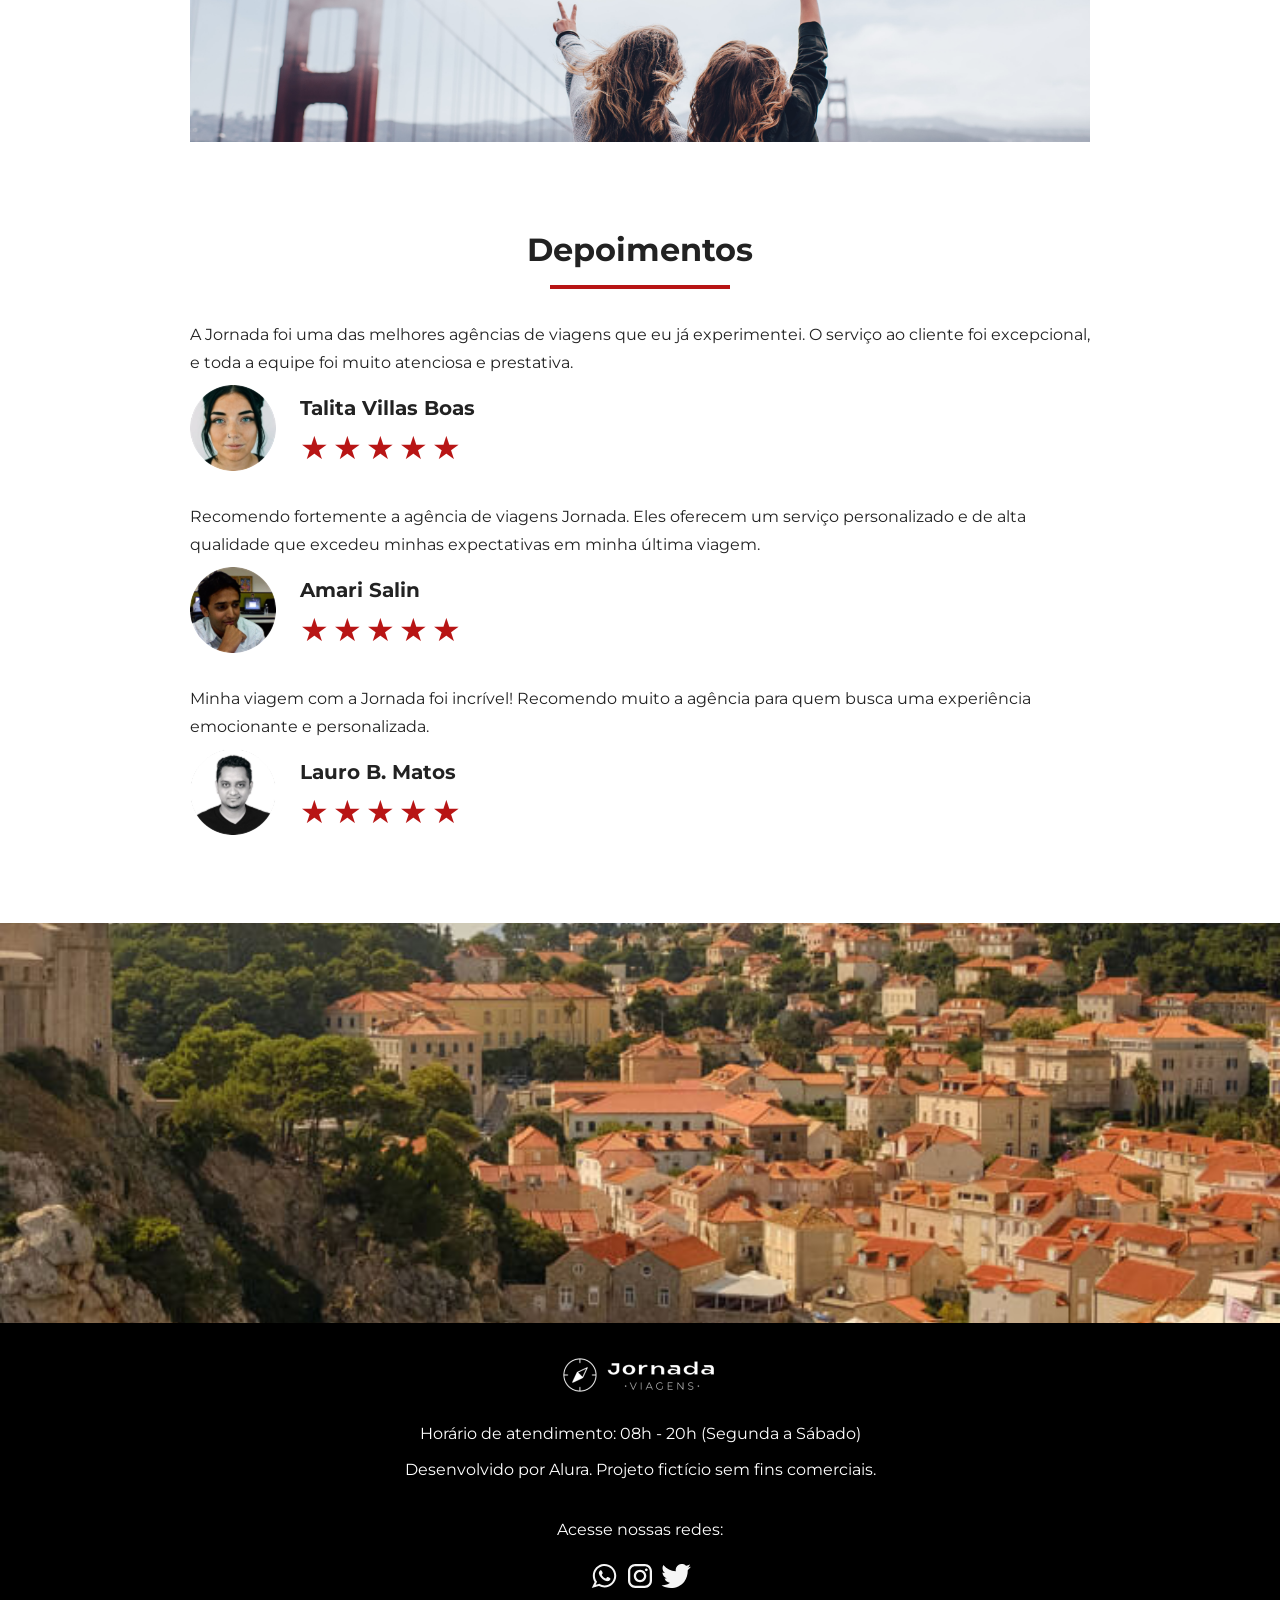
==== commit 3437440e: "Cria e estiliza footer" ====
--- a/index.html
+++ b/index.html
@@ -341,5 +341,28 @@
         </article>
       </div>
     </section>
+
+    <div class="img-footer"></div>
+
+    <footer class="main-footer">
+      <div class="container-footer">
+        <div class="informations">
+          <a href="#"
+            ><img src="img/bussola-texto-viagens-branco.png" alt=""
+          /></a>
+          <p>Horário de atendimento: 08h - 20h (Segunda a Sábado)</p>
+          <p>Desenvolvido por Alura. Projeto fictício sem fins comerciais.</p>
+        </div>
+
+        <div class="social">
+          <p>Acesse nossas redes:</p>
+          <div class="social-icons">
+            <a href="#"><img src="icons/icon-whatsapp-branco.svg" alt="" /></a>
+            <a href="#"><img src="icons/icon-instagram-branco.svg" alt="" /></a>
+            <a href="#"><img src="icons/icon-twiter-branco.svg" alt="" /></a>
+          </div>
+        </div>
+      </div>
+    </footer>
   </body>
 </html>
--- a/css/index.css
+++ b/css/index.css
@@ -6,3 +6,4 @@
 @import url(destinations.css);
 @import url(payments.css);
 @import url(testimonials.css);
+@import url(footer.css);
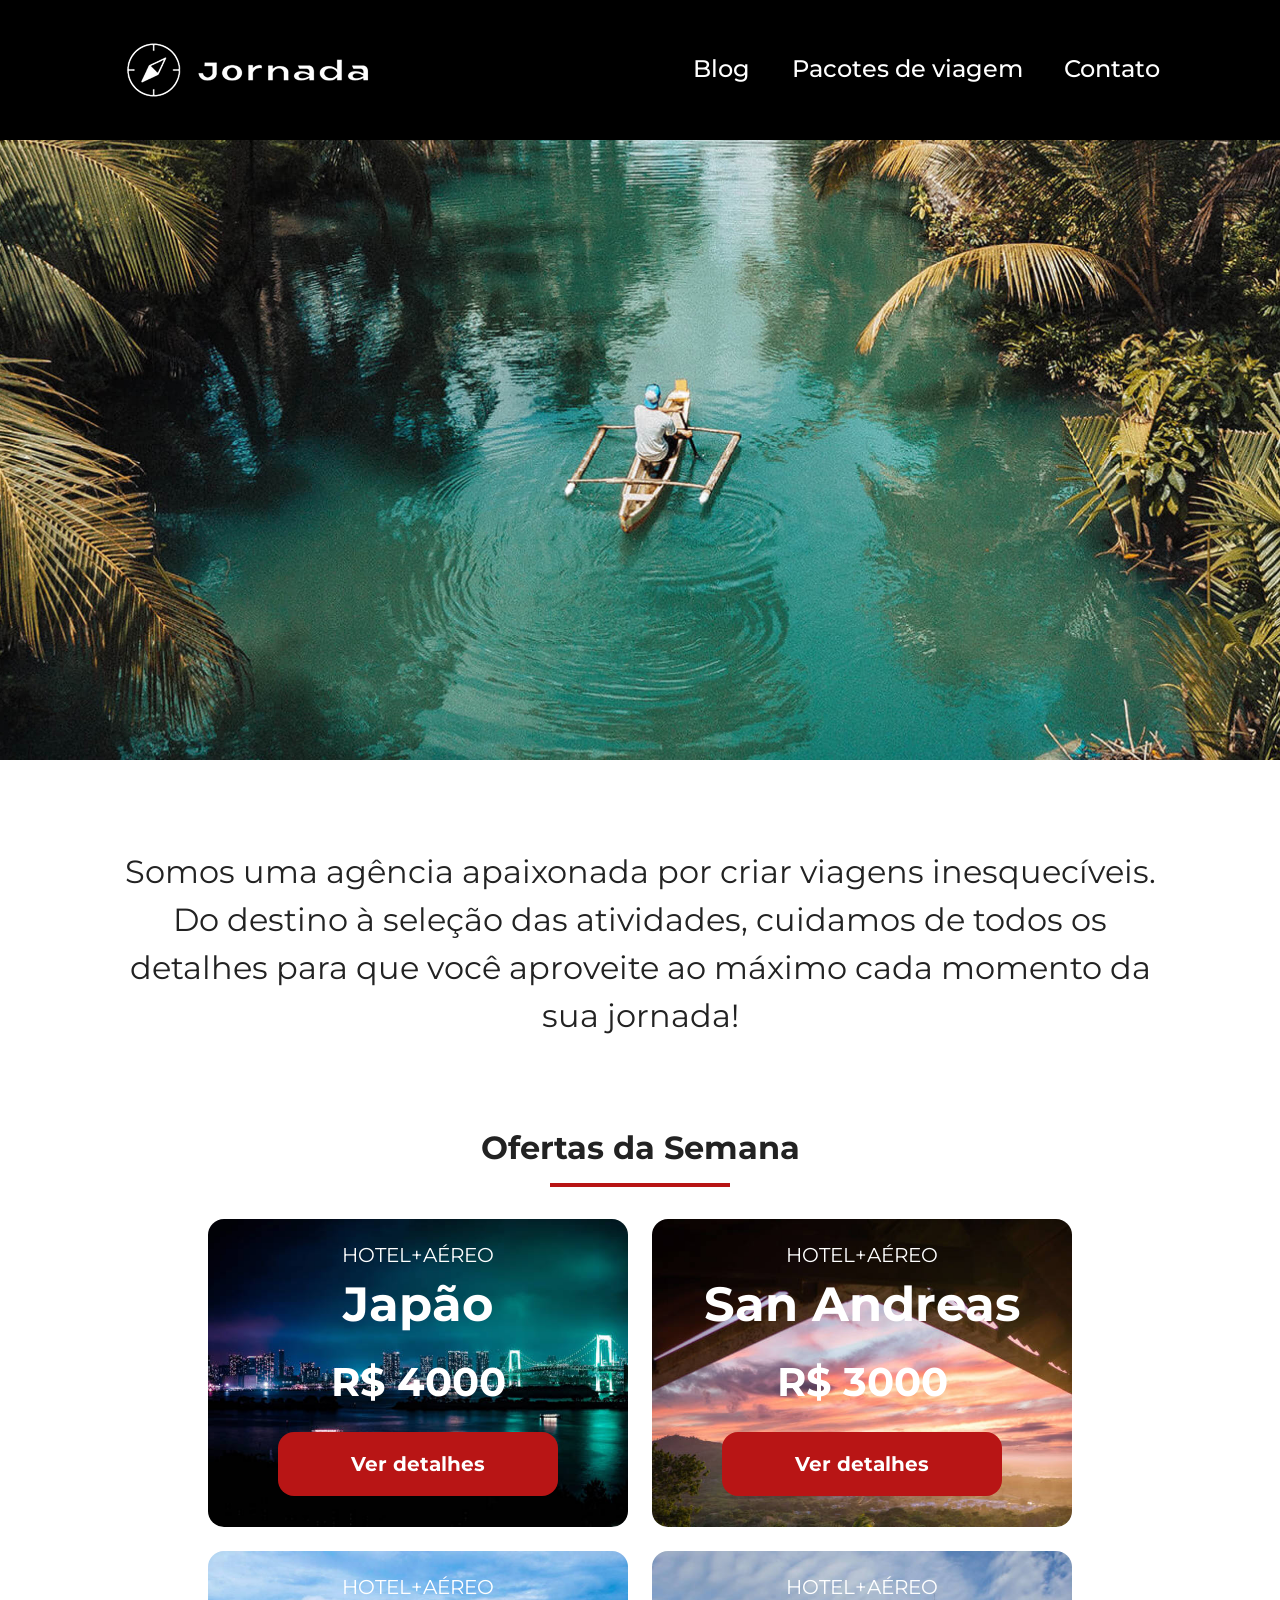
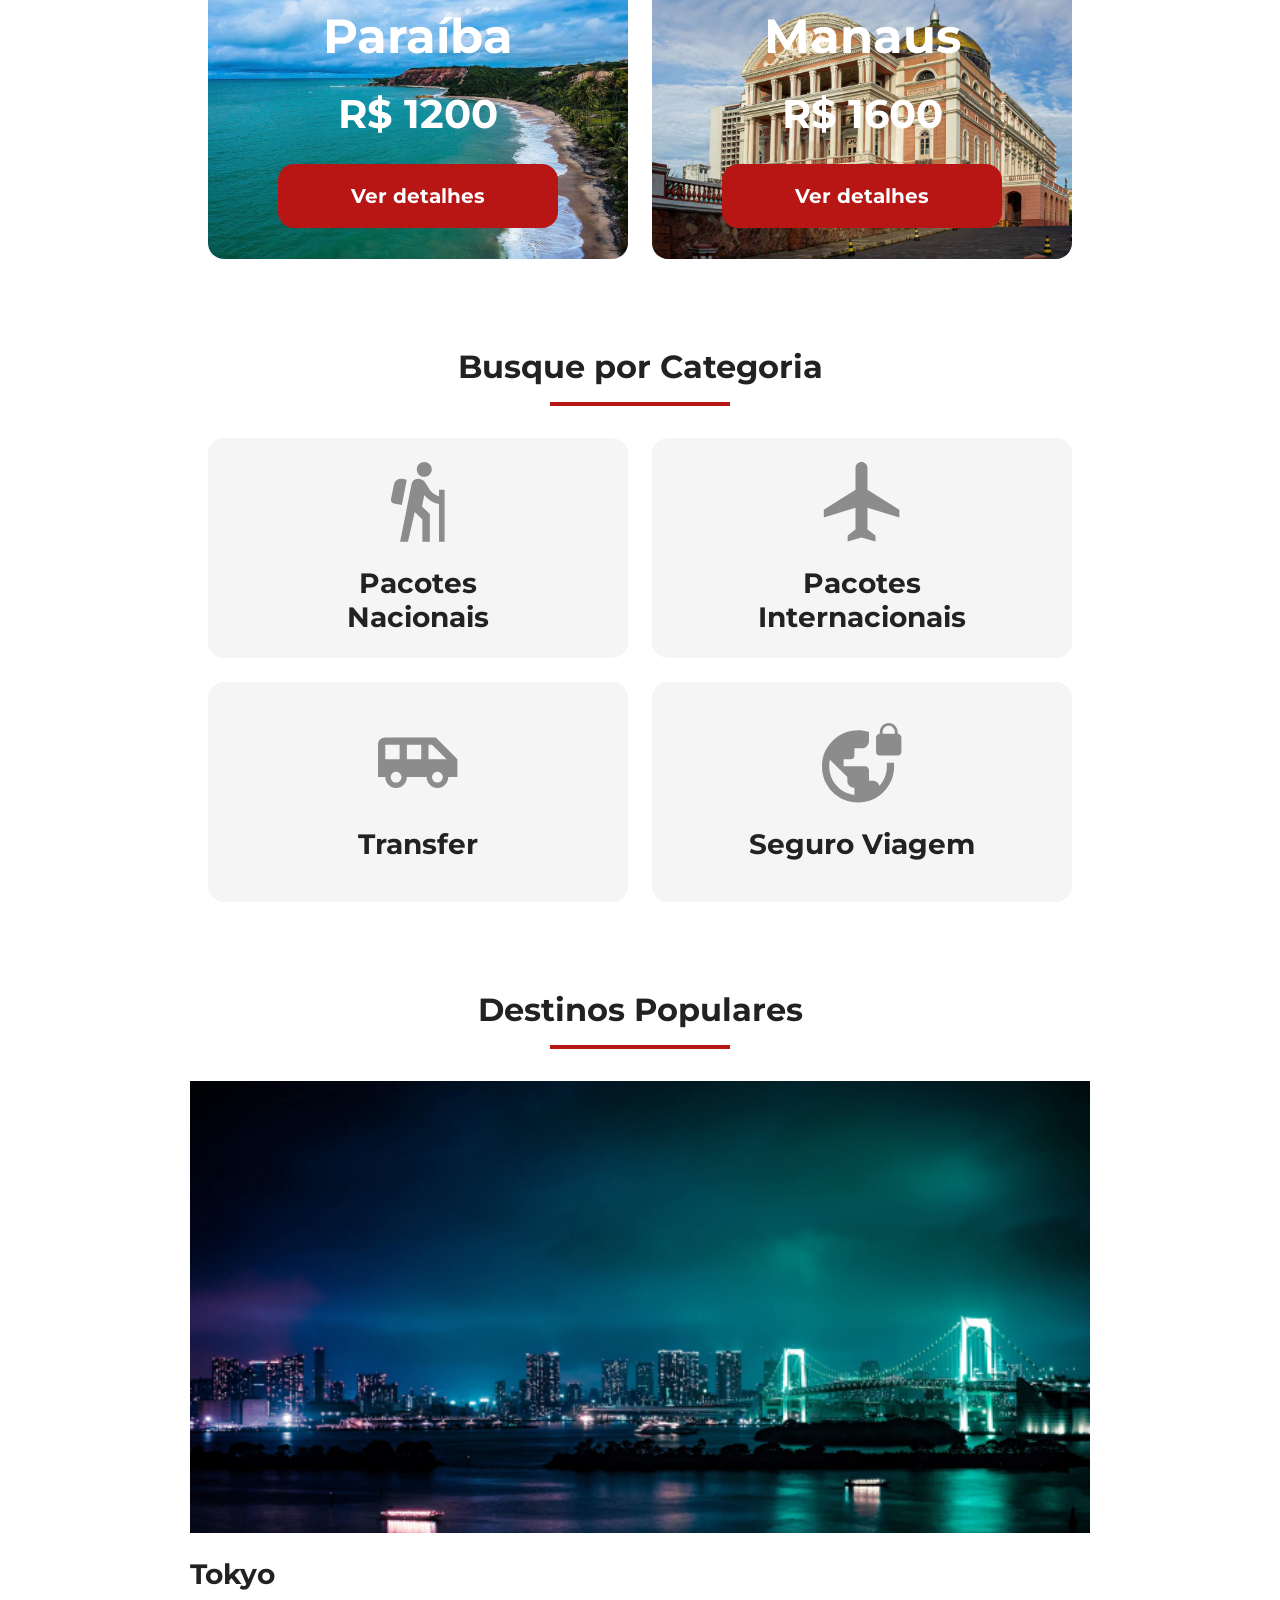
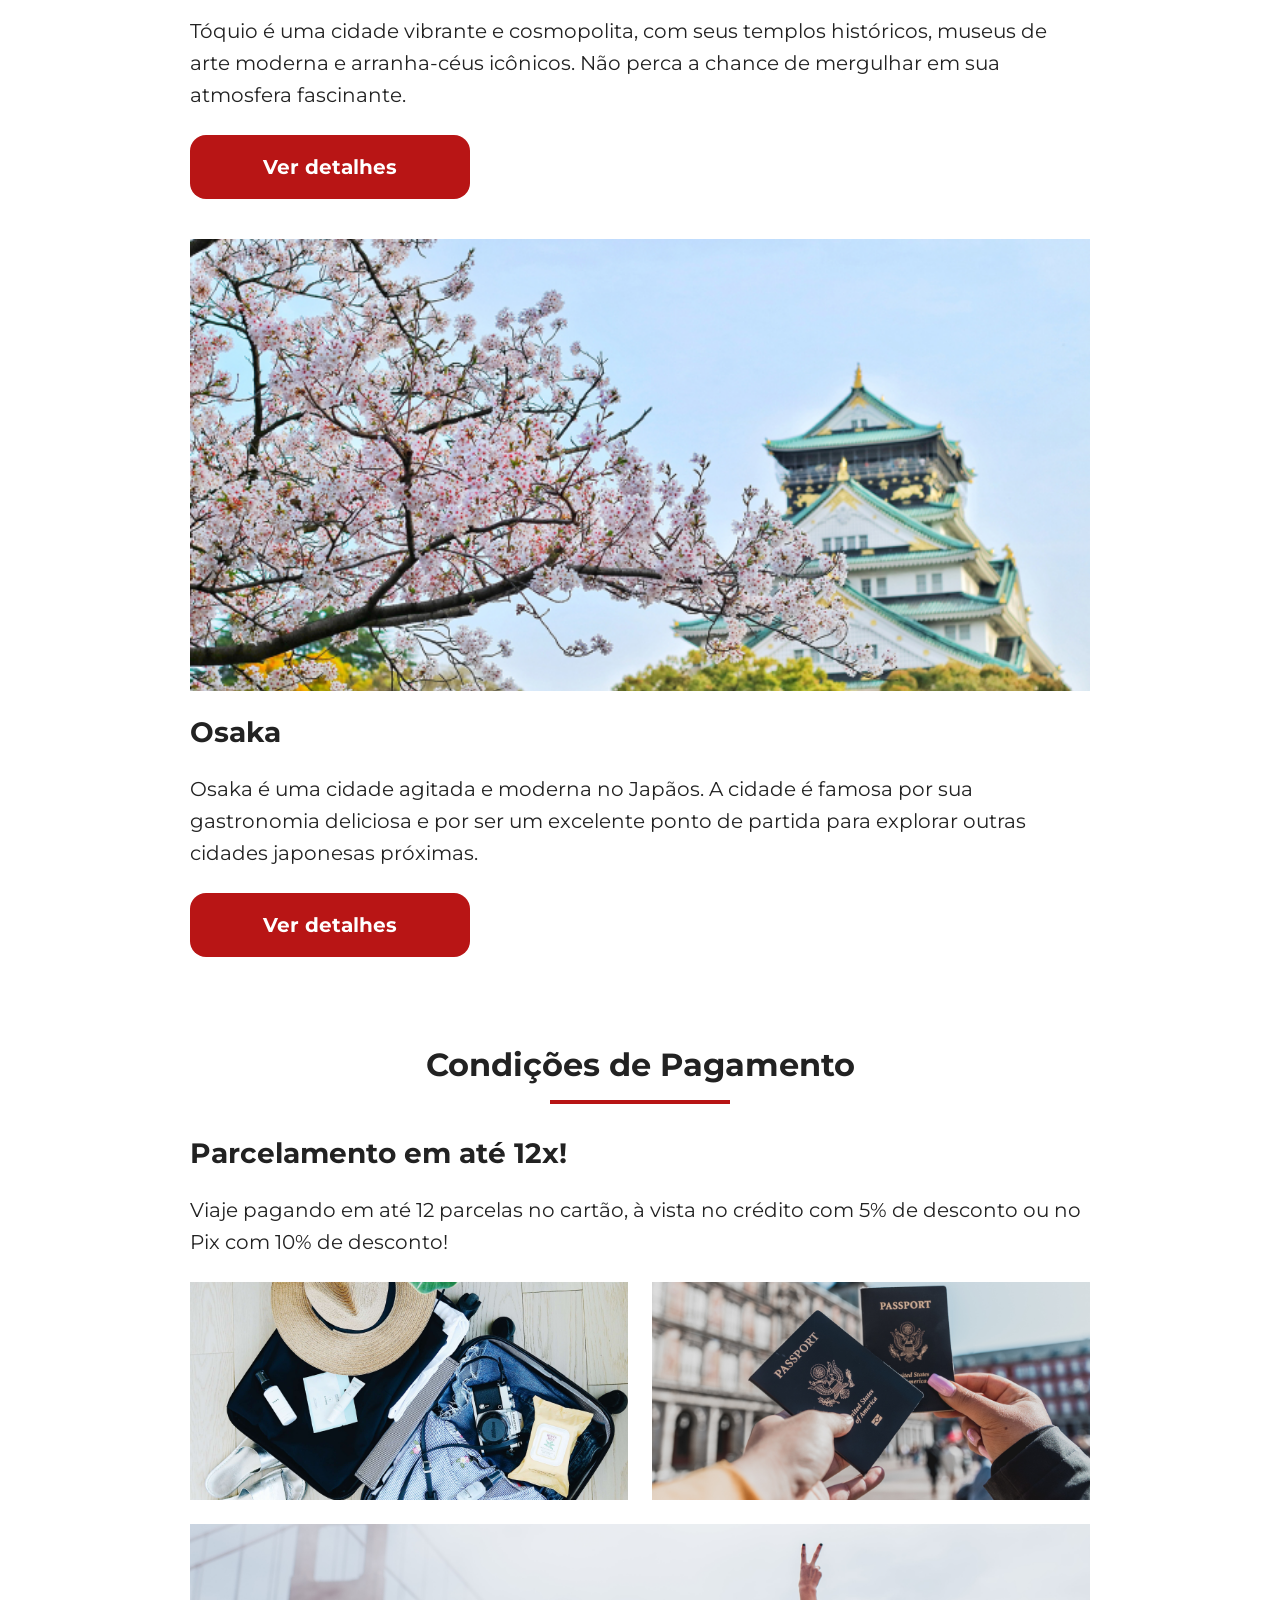
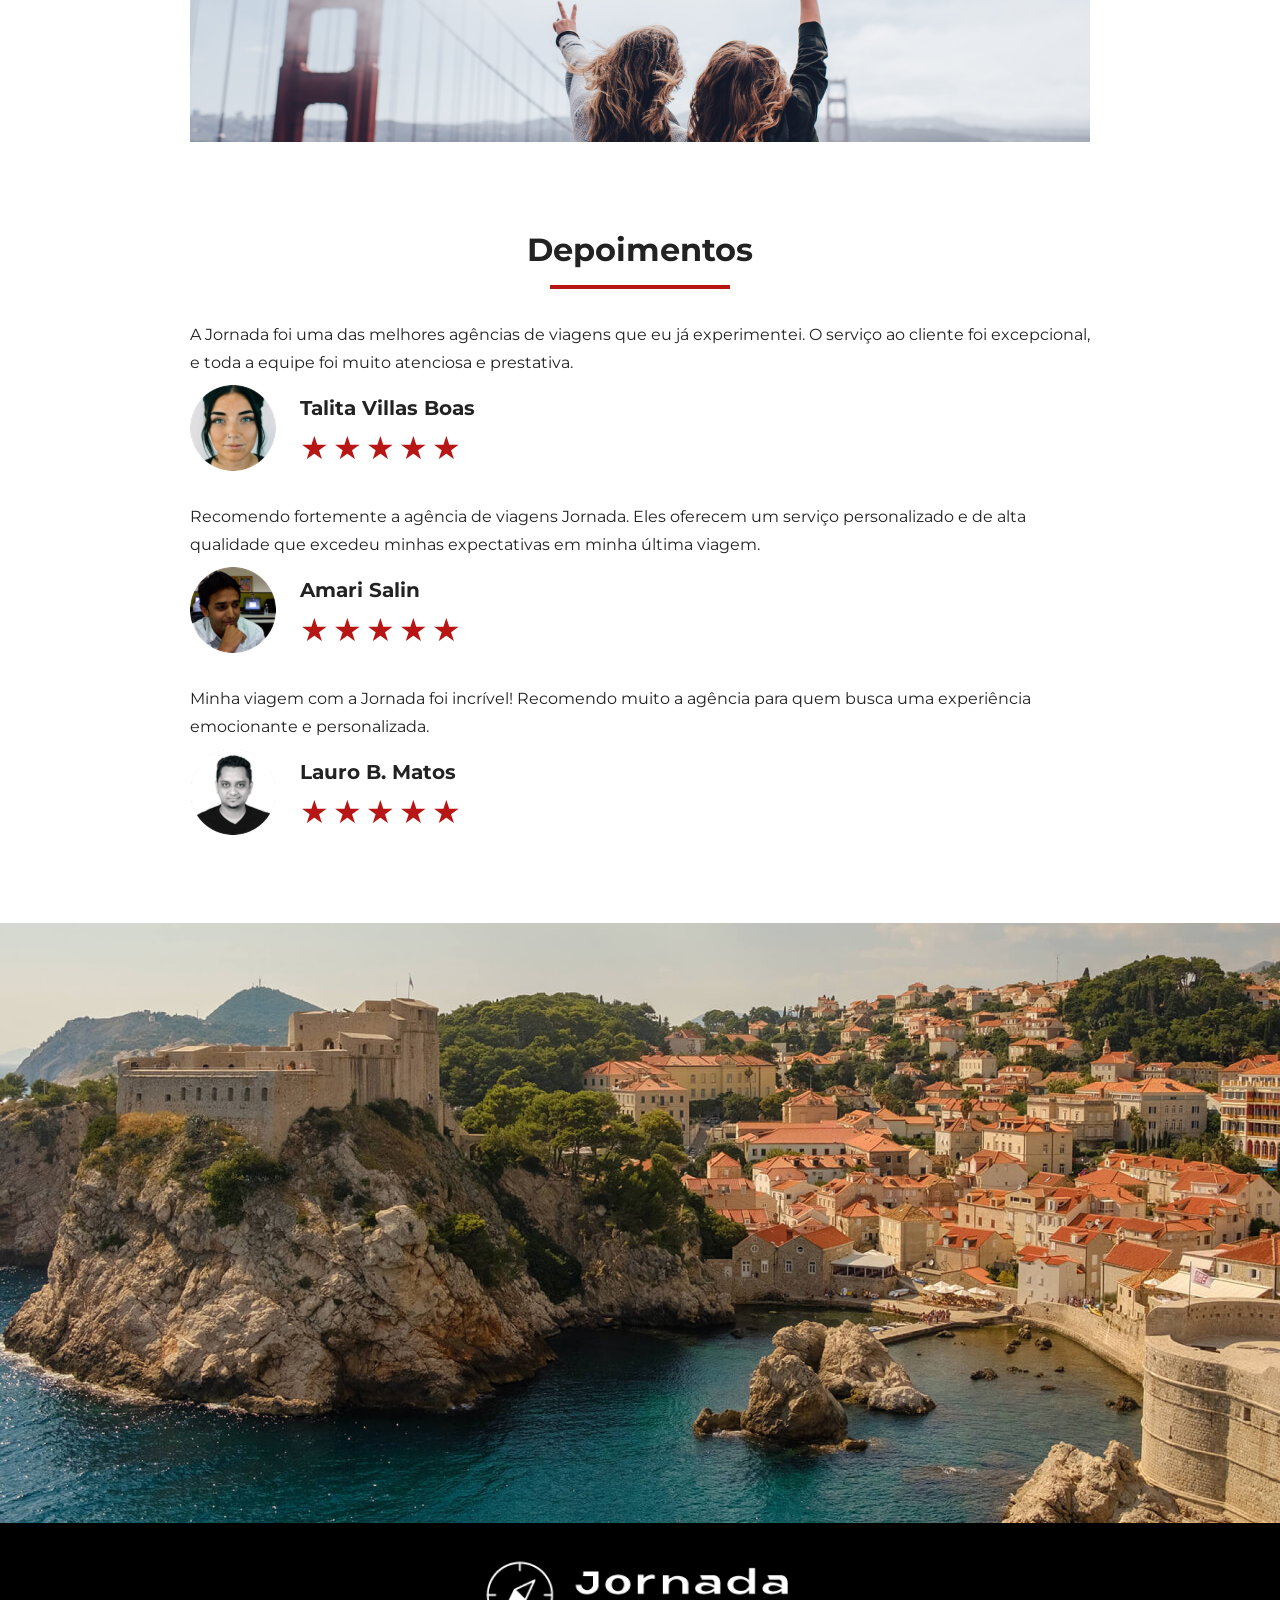
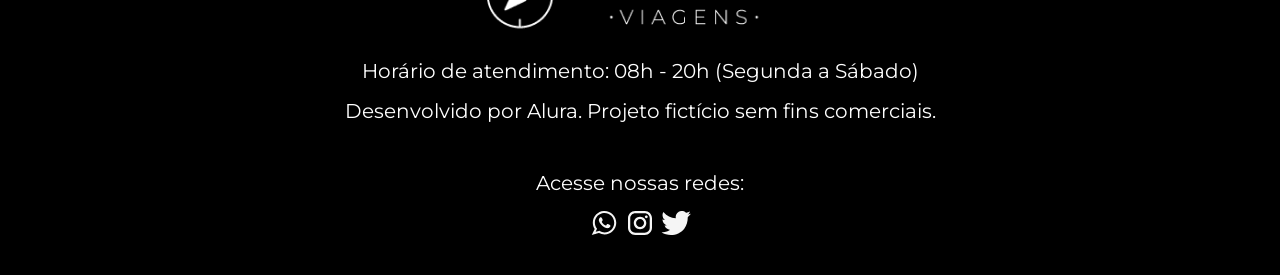
==== commit 1c0d14b6: "Adiciona melhorias de acessibilidade" ====
--- a/index.html
+++ b/index.html
@@ -48,320 +48,335 @@
         </nav>
       </div>
     </header>
-    <section class="hero">
-      <div class="hero-img"></div>
-      <h2>
-        Somos uma agência apaixonada por criar viagens inesquecíveis. Do destino
-        à seleção das atividades, cuidamos de todos os detalhes para que você
-        aproveite ao máximo cada momento da sua jornada!
-      </h2>
-    </section>
-
-    <section class="offers">
-      <div class="section-title">
-        <h2>Ofertas da Semana</h2>
-        <hr />
+
+    <main>
+      <section class="hero">
+        <div class="hero-img"></div>
+        <h2>
+          Somos uma agência apaixonada por criar viagens inesquecíveis. Do
+          destino à seleção das atividades, cuidamos de todos os detalhes para
+          que você aproveite ao máximo cada momento da sua jornada!
+        </h2>
+      </section>
+
+      <section class="offers">
+        <div class="section-title">
+          <h2>Ofertas da Semana</h2>
+          <hr />
+        </div>
+
+        <div class="offers-cards">
+          <article class="card japao">
+            <header>
+              <p>HOTEL+AÉREO</p>
+              <h3>
+                Japão <br />
+                <span>R$ 4000</span>
+              </h3>
+            </header>
+            <footer>
+              <a href="#" class="button">Ver detalhes</a>
+            </footer>
+          </article>
+
+          <article class="card san-andreas">
+            <header>
+              <p>HOTEL+AÉREO</p>
+              <h3>
+                San Andreas <br />
+                <span>R$ 3000</span>
+              </h3>
+            </header>
+            <footer>
+              <a href="#" class="button">Ver detalhes</a>
+            </footer>
+          </article>
+
+          <article class="card paraiba">
+            <header>
+              <p>HOTEL+AÉREO</p>
+              <h3>
+                Paraíba <br />
+                <span>R$ 1200</span>
+              </h3>
+            </header>
+            <footer>
+              <a href="#" class="button">Ver detalhes</a>
+            </footer>
+          </article>
+
+          <article class="card manaus">
+            <header>
+              <p>HOTEL+AÉREO</p>
+              <h3>
+                Manaus <br />
+                <span>R$ 1600</span>
+              </h3>
+            </header>
+            <footer>
+              <a href="#" class="button">Ver detalhes</a>
+            </footer>
+          </article>
+        </div>
+      </section>
+
+      <section class="categories">
+        <div class="section-title">
+          <h2>Busque por Categoria</h2>
+          <hr />
+        </div>
+
+        <div class="categories-cards">
+          <a
+            class="card"
+            href="#"
+            target="_blank"
+            title="Busque pela categoria Pacotes Nacionais"
+          >
+            <img
+              src="./icons/icon-pacotes-nacionais.svg"
+              alt="ícone cinza representando uma pessoa fazendo tracking"
+            />
+            <h3 class="content-title">
+              Pacotes <br />
+              Nacionais
+            </h3>
+          </a>
+
+          <a
+            class="card"
+            href="#"
+            target="_blank"
+            title="Busque pela categoria Pacotes Internacionais"
+          >
+            <img
+              src="./icons/icon-pacotes-internacionais.svg"
+              alt="ícone cinza representando um avião"
+            />
+            <h3 class="content-title">
+              Pacotes <br />
+              Internacionais
+            </h3>
+          </a>
+
+          <a
+            class="card"
+            href="#"
+            target="_blank"
+            title="Busque pela categoria Transfer"
+          >
+            <img
+              src="./icons/icon-transfer.svg"
+              alt="ícone cinza representando um ônibus"
+            />
+            <h3 class="content-title">Transfer</h3>
+          </a>
+
+          <a
+            class="card"
+            href="#"
+            target="_blank"
+            title="Busque pela categoria Seguro Viagem"
+          >
+            <img
+              src="./icons/icon-seguro-viagem.svg"
+              alt="ícone cinza representando o planeta terra com um cadeado"
+            />
+            <h3 class="content-title">Seguro Viagem</h3>
+          </a>
+        </div>
+      </section>
+
+      <section class="destinations">
+        <div class="section-title">
+          <h2>Destinos Populares</h2>
+          <hr />
+        </div>
+
+        <div class="destination-items">
+          <article class="item tokyo">
+            <header>
+              <div class="img-item"></div>
+              <h3 class="content-title">Tokyo</h3>
+            </header>
+            <p class="content-text">
+              Tóquio é uma cidade vibrante e cosmopolita, com seus templos
+              históricos, museus de arte moderna e arranha-céus icônicos. Não
+              perca a chance de mergulhar em sua atmosfera fascinante.
+            </p>
+            <footer>
+              <a
+                href="#"
+                class="button"
+                target="_blank"
+                title="Veja mais detalhes do destino Tokyo"
+                >Ver detalhes</a
+              >
+            </footer>
+          </article>
+
+          <article class="item osaka">
+            <header>
+              <div class="img-item"></div>
+              <h3 class="content-title">Osaka</h3>
+            </header>
+            <p class="content-text">
+              Osaka é uma cidade agitada e moderna no Japãos. A cidade é famosa
+              por sua gastronomia deliciosa e por ser um excelente ponto de
+              partida para explorar outras cidades japonesas próximas.
+            </p>
+            <footer>
+              <a
+                href="#"
+                class="button"
+                target="_blank"
+                title="Veja mais detalhes do destino Osaka"
+                >Ver detalhes</a
+              >
+            </footer>
+          </article>
+        </div>
+      </section>
+
+      <section class="payments">
+        <div class="section-title">
+          <h2>Condições de Pagamento</h2>
+          <hr />
+        </div>
+
+        <div class="content-container">
+          <div class="text-content">
+            <h3 class="content-title">Parcelamento em até 12x!</h3>
+            <p class="content-text">
+              Viaje pagando em até 12 parcelas no cartão, à vista no crédito com
+              5% de desconto ou no Pix com 10% de desconto!
+            </p>
+          </div>
+          <div class="image-content">
+            <div class="image bag"></div>
+            <div class="image passport"></div>
+            <div class="image people colspan-2"></div>
+          </div>
+        </div>
+      </section>
+
+      <section class="testimonials">
+        <div class="section-title">
+          <h2>Depoimentos</h2>
+          <hr />
+        </div>
+
+        <div class="testimonials-container">
+          <article>
+            <header>
+              <p>
+                A Jornada foi uma das melhores agências de viagens que eu já
+                experimentei. O serviço ao cliente foi excepcional, e toda a
+                equipe foi muito atenciosa e prestativa.
+              </p>
+            </header>
+            <footer>
+              <img
+                src="img/avatar-talita.png"
+                alt="imagem de perfil da cliente Talita Villas Boas"
+              />
+              <div class="profile-content">
+                <h3>Talita Villas Boas</h3>
+                <div class="rating">
+                  <span class="star">★</span>
+                  <span class="star">★</span>
+                  <span class="star">★</span>
+                  <span class="star">★</span>
+                  <span class="star">★</span>
+                </div>
+              </div>
+            </footer>
+          </article>
+          <article>
+            <header>
+              <p>
+                Recomendo fortemente a agência de viagens Jornada. Eles oferecem
+                um serviço personalizado e de alta qualidade que excedeu minhas
+                expectativas em minha última viagem.
+              </p>
+            </header>
+            <footer>
+              <img
+                src="img/avatar-amari.png"
+                alt="imagem de perfil do cliente Amari Salin"
+              />
+              <div class="profile-content">
+                <h3>Amari Salin</h3>
+                <div class="rating">
+                  <span class="star">★</span>
+                  <span class="star">★</span>
+                  <span class="star">★</span>
+                  <span class="star">★</span>
+                  <span class="star">★</span>
+                </div>
+              </div>
+            </footer>
+          </article>
+          <article>
+            <header>
+              <p>
+                Minha viagem com a Jornada foi incrível! Recomendo muito a
+                agência para quem busca uma experiência emocionante e
+                personalizada.
+              </p>
+            </header>
+            <footer>
+              <img
+                src="img/avatar-lauro.png"
+                alt="imagem de perfil do cliente Lauro B. Matos"
+              />
+              <div class="profile-content">
+                <h3>Lauro B. Matos</h3>
+                <div class="rating">
+                  <span class="star">★</span>
+                  <span class="star">★</span>
+                  <span class="star">★</span>
+                  <span class="star">★</span>
+                  <span class="star">★</span>
+                </div>
+              </div>
+            </footer>
+          </article>
+        </div>
+      </section>
+
+      <section class="bottom-hero">
+        <div class="hero-img"></div>
+      </section>
+    </main>
+
+    <footer class="main-footer">
+      <div class="footer-content">
+        <img src="img/logo-footer.png" alt="logo completo Jornada Viagens" />
+        <p>Horário de atendimento: 08h - 20h (Segunda a Sábado)</p>
+        <p>Desenvolvido por Alura. Projeto fictício sem fins comerciais.</p>
       </div>
 
-      <div class="offers-cards">
-        <article class="card japao">
-          <header>
-            <p>HOTEL+AÉREO</p>
-            <h3>
-              Japão <br />
-              <span>R$ 4000</span>
-            </h3>
-          </header>
-          <footer>
-            <a href="#" class="button">Ver detalhes</a>
-          </footer>
-        </article>
-
-        <article class="card san-andreas">
-          <header>
-            <p>HOTEL+AÉREO</p>
-            <h3>
-              San Andreas <br />
-              <span>R$ 3000</span>
-            </h3>
-          </header>
-          <footer>
-            <a href="#" class="button">Ver detalhes</a>
-          </footer>
-        </article>
-
-        <article class="card paraiba">
-          <header>
-            <p>HOTEL+AÉREO</p>
-            <h3>
-              Paraíba <br />
-              <span>R$ 1200</span>
-            </h3>
-          </header>
-          <footer>
-            <a href="#" class="button">Ver detalhes</a>
-          </footer>
-        </article>
-
-        <article class="card manaus">
-          <header>
-            <p>HOTEL+AÉREO</p>
-            <h3>
-              Manaus <br />
-              <span>R$ 1600</span>
-            </h3>
-          </header>
-          <footer>
-            <a href="#" class="button">Ver detalhes</a>
-          </footer>
-        </article>
-      </div>
-    </section>
-
-    <section class="categories">
-      <div class="section-title">
-        <h2>Busque por Categoria</h2>
-        <hr />
-      </div>
-
-      <div class="categories-cards">
+      <div class="footer-social">
+        <p>Acesse nossas redes:</p>
+        <a href="#" target="_blank" title="Entre em contato via WhatsApp"
+          ><img
+            src="icons/icon-whatsapp-branco.svg"
+            alt="ícone do WhatsApp na cor branca"
+        /></a>
         <a
-          class="card"
           href="#"
           target="_blank"
-          title="Busque pela categoria Pacotes Nacionais"
-        >
-          <img
-            src="./icons/icon-pacotes-nacionais.svg"
-            alt="ícone cinza representando uma pessoa fazendo tracking"
-          />
-          <h3 class="content-title">
-            Pacotes <br />
-            Nacionais
-          </h3>
-        </a>
-
-        <a
-          class="card"
-          href="#"
-          target="_blank"
-          title="Busque pela categoria Pacotes Internacionais"
-        >
-          <img
-            src="./icons/icon-pacotes-internacionais.svg"
-            alt="ícone cinza representando um avião"
-          />
-          <h3 class="content-title">
-            Pacotes <br />
-            Internacionais
-          </h3>
-        </a>
-
-        <a
-          class="card"
-          href="#"
-          target="_blank"
-          title="Busque pela categoria Transfer"
-        >
-          <img
-            src="./icons/icon-transfer.svg"
-            alt="ícone cinza representando um ônibus"
-          />
-          <h3 class="content-title">Transfer</h3>
-        </a>
-
-        <a
-          class="card"
-          href="#"
-          target="_blank"
-          title="Busque pela categoria Seguro Viagem"
-        >
-          <img
-            src="./icons/icon-seguro-viagem.svg"
-            alt="ícone cinza representando o planeta terra com um cadeado"
-          />
-          <h3 class="content-title">Seguro Viagem</h3>
-        </a>
-      </div>
-    </section>
-
-    <section class="destinations">
-      <div class="section-title">
-        <h2>Destinos Populares</h2>
-        <hr />
-      </div>
-
-      <div class="destination-items">
-        <article class="item tokyo">
-          <header>
-            <div class="img-item"></div>
-            <h4 class="content-title">Tokyo</h4>
-          </header>
-          <p class="content-text">
-            Tóquio é uma cidade vibrante e cosmopolita, com seus templos
-            históricos, museus de arte moderna e arranha-céus icônicos. Não
-            perca a chance de mergulhar em sua atmosfera fascinante.
-          </p>
-          <footer>
-            <a
-              href="#"
-              class="button"
-              target="_blank"
-              title="Veja mais detalhes do destino Tokyo"
-              >Ver detalhes</a
-            >
-          </footer>
-        </article>
-
-        <article class="item osaka">
-          <header>
-            <div class="img-item"></div>
-            <h4 class="content-title">Osaka</h4>
-          </header>
-          <p class="content-text">
-            Osaka é uma cidade agitada e moderna no Japãos. A cidade é famosa
-            por sua gastronomia deliciosa e por ser um excelente ponto de
-            partida para explorar outras cidades japonesas próximas.
-          </p>
-          <footer>
-            <a
-              href="#"
-              class="button"
-              target="_blank"
-              title="Veja mais detalhes do destino Osaka"
-              >Ver detalhes</a
-            >
-          </footer>
-        </article>
-      </div>
-    </section>
-
-    <section class="payments">
-      <div class="section-title">
-        <h2>Condições de Pagamento</h2>
-        <hr />
-      </div>
-
-      <div class="content-container">
-        <div class="text-content">
-          <h3 class="content-title">Parcelamento em até 12x!</h3>
-          <p class="content-text">
-            Viaje pagando em até 12 parcelas no cartão, à vista no crédito com
-            5% de desconto ou no Pix com 10% de desconto!
-          </p>
-        </div>
-        <div class="image-content">
-          <div class="image bag"></div>
-          <div class="image passport"></div>
-          <div class="image people colspan-2"></div>
-        </div>
-      </div>
-    </section>
-
-    <section class="testimonials">
-      <div class="section-title">
-        <h2>Depoimentos</h2>
-        <hr />
-      </div>
-
-      <div class="testimonials-container">
-        <article>
-          <header>
-            <p>
-              A Jornada foi uma das melhores agências de viagens que eu já
-              experimentei. O serviço ao cliente foi excepcional, e toda a
-              equipe foi muito atenciosa e prestativa.
-            </p>
-          </header>
-          <footer>
-            <img
-              src="img/avatar-talita.png"
-              alt="imagem de perfil da cliente Talita Villas Boas"
-            />
-            <div class="profile-content">
-              <h4>Talita Villas Boas</h4>
-              <div class="rating">
-                <span class="star">★</span>
-                <span class="star">★</span>
-                <span class="star">★</span>
-                <span class="star">★</span>
-                <span class="star">★</span>
-              </div>
-            </div>
-          </footer>
-        </article>
-        <article>
-          <header>
-            <p>
-              Recomendo fortemente a agência de viagens Jornada. Eles oferecem
-              um serviço personalizado e de alta qualidade que excedeu minhas
-              expectativas em minha última viagem.
-            </p>
-          </header>
-          <footer>
-            <img
-              src="img/avatar-amari.png"
-              alt="imagem de perfil do cliente Amari Salin"
-            />
-            <div class="profile-content">
-              <h4>Amari Salin</h4>
-              <div class="rating">
-                <span class="star">★</span>
-                <span class="star">★</span>
-                <span class="star">★</span>
-                <span class="star">★</span>
-                <span class="star">★</span>
-              </div>
-            </div>
-          </footer>
-        </article>
-        <article>
-          <header>
-            <p>
-              Minha viagem com a Jornada foi incrível! Recomendo muito a agência
-              para quem busca uma experiência emocionante e personalizada.
-            </p>
-          </header>
-          <footer>
-            <img
-              src="img/avatar-lauro.png"
-              alt="imagem de perfil do cliente Lauro B. Matos"
-            />
-            <div class="profile-content">
-              <h4>Lauro B. Matos</h4>
-              <div class="rating">
-                <span class="star">★</span>
-                <span class="star">★</span>
-                <span class="star">★</span>
-                <span class="star">★</span>
-                <span class="star">★</span>
-              </div>
-            </div>
-          </footer>
-        </article>
-      </div>
-    </section>
-
-    <div class="img-footer"></div>
-
-    <footer class="main-footer">
-      <div class="container-footer">
-        <div class="informations">
-          <a href="#"
-            ><img src="img/bussola-texto-viagens-branco.png" alt=""
-          /></a>
-          <p>Horário de atendimento: 08h - 20h (Segunda a Sábado)</p>
-          <p>Desenvolvido por Alura. Projeto fictício sem fins comerciais.</p>
-        </div>
-
-        <div class="social">
-          <p>Acesse nossas redes:</p>
-          <div class="social-icons">
-            <a href="#"><img src="icons/icon-whatsapp-branco.svg" alt="" /></a>
-            <a href="#"><img src="icons/icon-instagram-branco.svg" alt="" /></a>
-            <a href="#"><img src="icons/icon-twiter-branco.svg" alt="" /></a>
-          </div>
-        </div>
+          title="Acesse o Instagram do Jornada Viagens"
+          ><img
+            src="icons/icon-instagram-branco.svg"
+            alt="ícone do Instagram na cor branca"
+        /></a>
+        <a href="#" target="_blank" title="Acesse o Twitter do Jornada Viagens"
+          ><img
+            src="icons/icon-twitter-branco.svg"
+            alt="ícone do Twitter na cor branca"
+        /></a>
       </div>
     </footer>
   </body>
